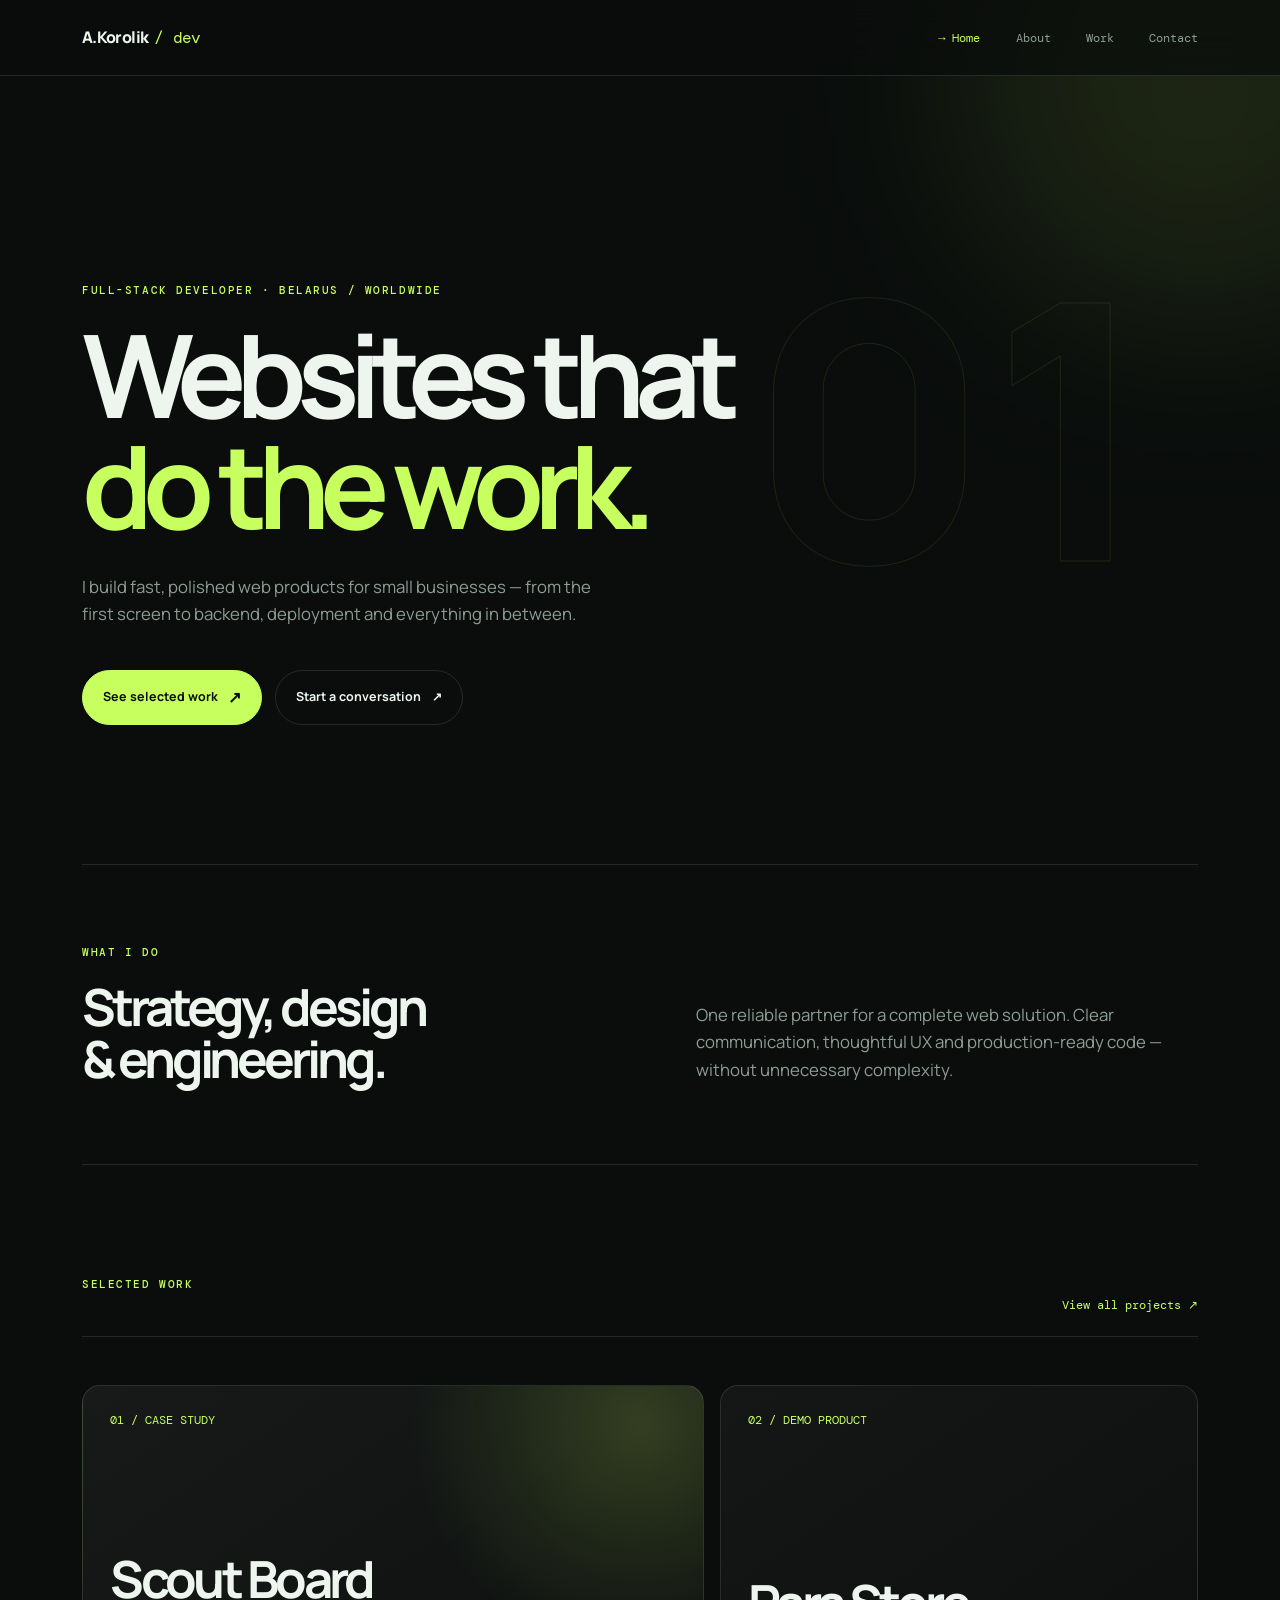
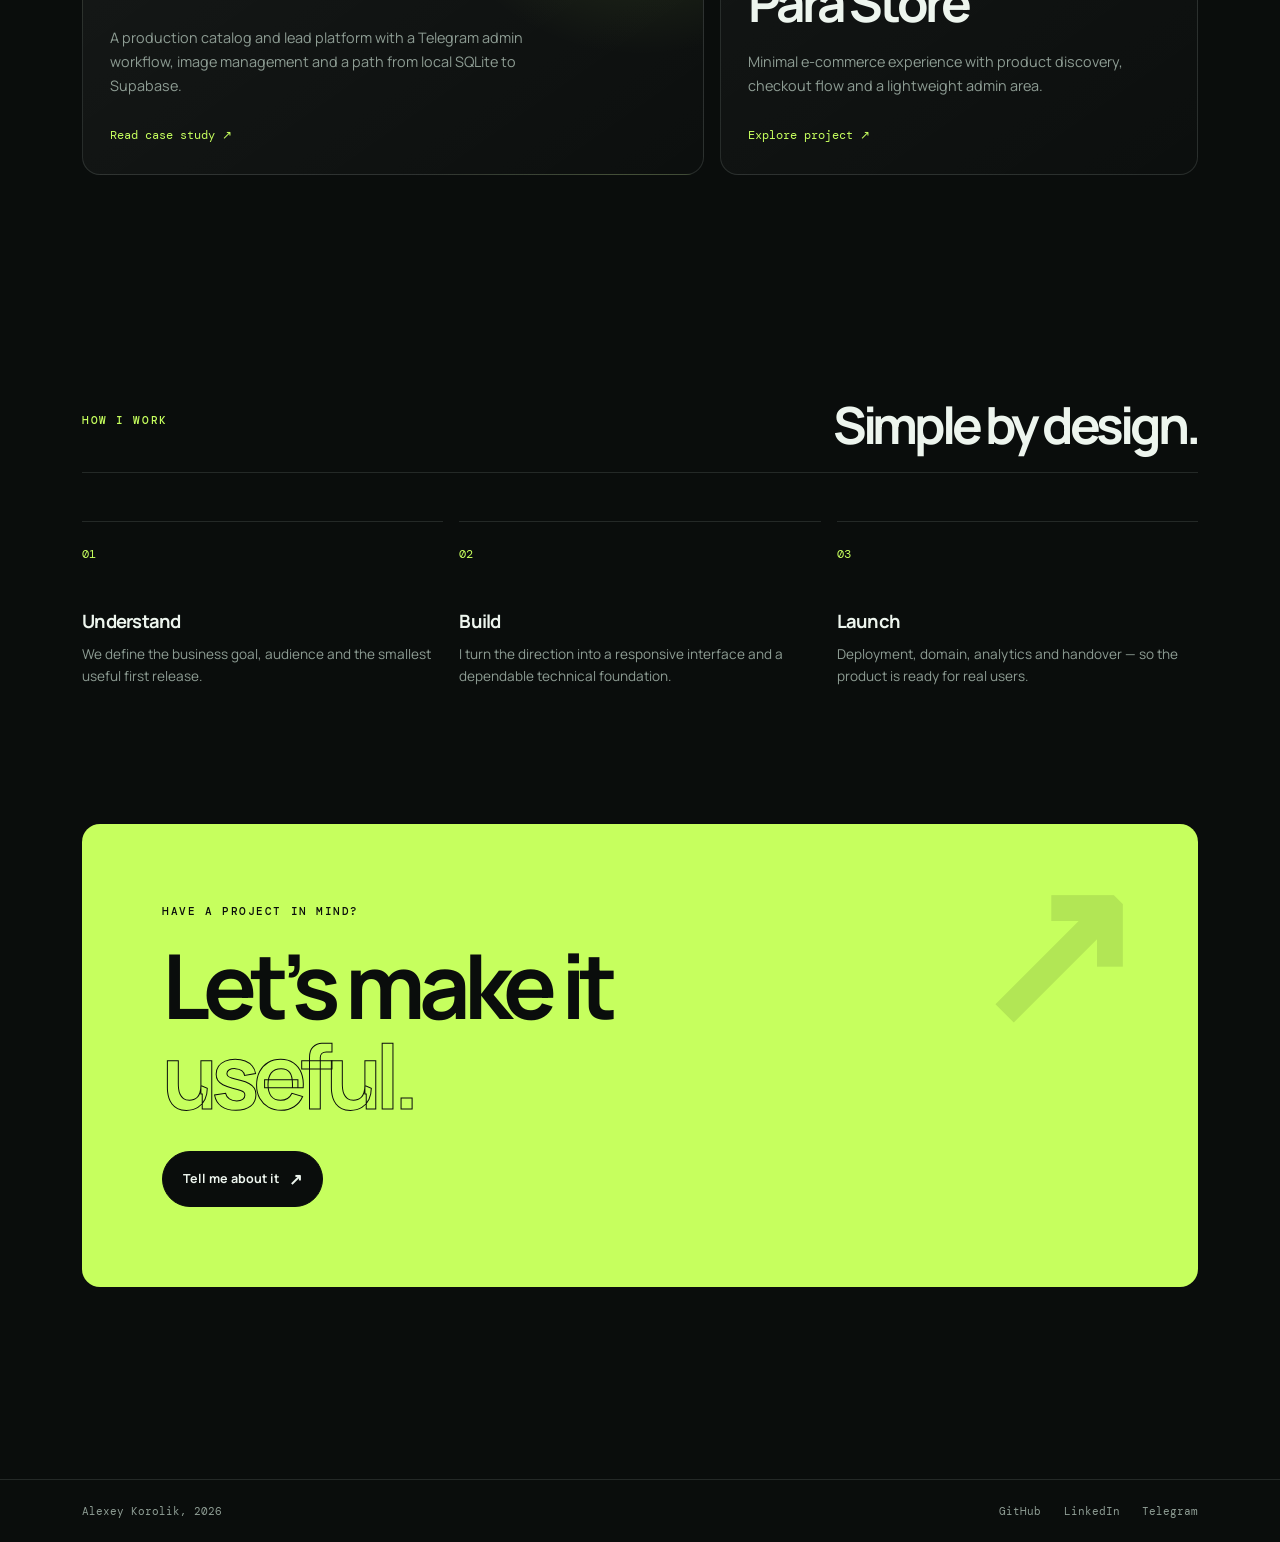
==== index.html @ 2bb0a818 "Create production portfolio site" ====
<!DOCTYPE html>
<html lang="ru">
<head>
  <meta charset="UTF-8"><meta name="viewport" content="width=device-width, initial-scale=1.0">
  <meta name="description" content="Alexey Korolik — full-stack web developer. Сайты и веб-продукты под ключ для малого и среднего бизнеса.">
  <title>Alexey Korolik — Full-stack web developer</title><link rel="stylesheet" href="styles.css"><link rel="stylesheet" href="home.css"><link rel="stylesheet" href="accessibility.css">
</head>
<body><div class="page">
  <nav><div class="container"><a href="index.html" class="nav-logo">A.Korolik <span>/ dev</span></a><div class="nav-links"><a href="index.html" class="active">Home</a><a href="about.html">About</a><a href="projects.html">Work</a><a href="contact.html">Contact</a></div></div></nav>
  <main>
    <div class="container">
      <section class="hero"><span class="label">Full-stack developer · Belarus / Worldwide</span><h1>Websites that<br><span class="accent">do the work.</span></h1><p>I build fast, polished web products for small businesses — from the first screen to backend, deployment and everything in between.</p><div class="btn-row"><a href="projects.html" class="btn btn-accent btn-arrow">See selected work</a><a href="contact.html" class="btn">Start a conversation <span>↗</span></a></div></section>

      <section class="intro-strip"><div><span class="label">What I do</span><h2>Strategy, design<br>&amp; engineering.</h2></div><p>One reliable partner for a complete web solution. Clear communication, thoughtful UX and production-ready code — without unnecessary complexity.</p></section>

      <section class="home-section"><div class="section-header"><span class="label">Selected work</span><a href="projects.html" class="text-link">View all projects ↗</a></div><div class="featured-grid">
        <a class="featured-card featured-main" href="case-study.html"><span class="project-num">01 / CASE STUDY</span><div><h3>Scout Board</h3><p>A production catalog and lead platform with a Telegram admin workflow, image management and a path from local SQLite to Supabase.</p><span class="card-arrow">Read case study ↗</span></div></a>
        <a class="featured-card" href="projects.html"><span class="project-num">02 / DEMO PRODUCT</span><div><h3>Para Store</h3><p>Minimal e-commerce experience with product discovery, checkout flow and a lightweight admin area.</p><span class="card-arrow">Explore project ↗</span></div></a>
      </div></section>

      <section class="home-section process"><div class="section-header"><span class="label">How I work</span><h2>Simple by design.</h2></div><div class="process-grid"><div><b>01</b><h3>Understand</h3><p>We define the business goal, audience and the smallest useful first release.</p></div><div><b>02</b><h3>Build</h3><p>I turn the direction into a responsive interface and a dependable technical foundation.</p></div><div><b>03</b><h3>Launch</h3><p>Deployment, domain, analytics and handover — so the product is ready for real users.</p></div></div></section>

      <section class="cta-panel"><span class="label">Have a project in mind?</span><h2>Let’s make it<br><span class="accent">useful.</span></h2><a href="contact.html" class="btn btn-accent btn-arrow">Tell me about it</a></section>
    </div>
  </main>
  <footer><div class="container"><p>Alexey Korolik, 2026</p><div class="footer-links"><a href="https://github.com/" target="_blank" rel="noreferrer">GitHub</a><a href="https://linkedin.com/" target="_blank" rel="noreferrer">LinkedIn</a><a href="https://t.me/" target="_blank" rel="noreferrer">Telegram</a></div></div></footer>
</div></body></html>
---- styles.css ----
@import url('https://fonts.googleapis.com/css2?family=DM+Mono:wght@400;500&family=Manrope:wght@400;500;600;700;800&display=swap');
:root{--ink:#0a0d0c;--panel:#111715;--line:rgba(227,241,232,.12);--muted:#8e9d94;--text:#edf5ee;--lime:#c6ff5e;--sans:'Manrope',sans-serif;--mono:'DM Mono',monospace;--max:1180px}*{box-sizing:border-box;margin:0;padding:0}html{scroll-behavior:smooth}body{background:var(--ink);color:var(--text);font-family:var(--sans);line-height:1.65;-webkit-font-smoothing:antialiased}body:before{content:'';position:fixed;inset:0;pointer-events:none;opacity:.32;background-image:linear-gradient(rgba(255,255,255,.018) 1px,transparent 1px),linear-gradient(90deg,rgba(255,255,255,.018) 1px,transparent 1px);background-size:72px 72px;mask-image:linear-gradient(to bottom,#000,transparent 80%);z-index:-2}body:after{content:'';position:fixed;width:480px;height:480px;right:-160px;top:-160px;border-radius:50%;background:rgba(198,255,94,.1);filter:blur(100px);pointer-events:none;z-index:-1}a{color:inherit;text-decoration:none}p{color:var(--muted);max-width:620px}.page{min-height:100vh;display:flex;flex-direction:column}.container{max-width:var(--max);width:100%;margin:auto;padding:0 2rem}main{flex:1;padding:9rem 0 7rem;animation:rise .7s ease both}nav{position:fixed;inset:0 0 auto;height:76px;z-index:10;background:rgba(10,13,12,.72);backdrop-filter:blur(18px);border-bottom:1px solid var(--line)}nav .container{height:100%;display:flex;align-items:center;justify-content:space-between}.nav-logo{font-size:1rem;font-weight:800;letter-spacing:-.04em}.nav-logo span{font-family:var(--mono);color:var(--lime);font-weight:400;margin-left:.2rem}.nav-links{display:flex;gap:2.2rem}.nav-links a{font:400 .78rem var(--mono);color:var(--muted);transition:color .25s}.nav-links a:hover,.nav-links a.active{color:var(--lime)}.nav-links a.active:before{content:'→ ';color:var(--lime)}.label{display:block;color:var(--lime);font:500 .7rem var(--mono);letter-spacing:.14em;text-transform:uppercase;margin-bottom:1.4rem}.hero{min-height:calc(100vh - 180px);display:flex;flex-direction:column;justify-content:center;position:relative}.hero:before{content:'01';position:absolute;right:4%;top:14%;font:800 clamp(12rem,28vw,25rem)/1 var(--sans);color:transparent;-webkit-text-stroke:1px rgba(198,255,94,.1);z-index:-1}.hero h1{max-width:850px;font-size:clamp(3.6rem,9vw,8.8rem);line-height:.96;letter-spacing:-.085em;font-weight:700;margin-bottom:2rem}.hero h1 .accent{color:var(--lime)}.hero p{font-size:1.05rem;max-width:530px;margin-bottom:2.6rem}.hero .label{animation:fade .6s .1s both}.hero h1{animation:rise .7s .15s both}.hero p,.hero .btn-row{animation:rise .7s .25s both}.btn-row{display:flex;gap:.8rem;flex-wrap:wrap}.btn{display:inline-flex;align-items:center;gap:.65rem;padding:.85rem 1.25rem;border:1px solid var(--line);border-radius:999px;font-size:.78rem;font-weight:700;transition:transform .25s,background .25s,border-color .25s,color .25s}.btn:hover{transform:translateY(-3px);border-color:var(--lime);background:var(--lime);color:var(--ink)}.btn-accent{background:var(--lime);border-color:var(--lime);color:var(--ink)}.btn-arrow:after{content:'↗';font-size:1rem}.section-header{display:flex;align-items:end;justify-content:space-between;gap:2rem;padding-bottom:1.4rem;margin-bottom:3rem;border-bottom:1px solid var(--line)}h2{font-size:clamp(2.5rem,6vw,5.4rem);line-height:1;letter-spacing:-.08em}h3{font-size:1.15rem;line-height:1.25;letter-spacing:-.04em}.projects-grid{display:grid;grid-template-columns:repeat(2,1fr);gap:1rem}.project-card{min-height:330px;padding:1.7rem;display:flex;flex-direction:column;background:linear-gradient(145deg,rgba(255,255,255,.045),rgba(255,255,255,.01));border:1px solid var(--line);border-radius:18px;transition:transform .35s,border-color .35s,background .35s;animation:rise .65s both}.project-card:nth-child(2){animation-delay:.08s}.project-card:nth-child(3){animation-delay:.16s}.project-card:nth-child(4){animation-delay:.24s}.project-card:hover{transform:translateY(-8px);border-color:rgba(198,255,94,.55);background:linear-gradient(145deg,rgba(198,255,94,.09),rgba(255,255,255,.02))}.project-num{color:var(--lime);font:400 .72rem var(--mono);margin-bottom:auto}.project-card h3{font-size:1.55rem;margin:2.4rem 0 .7rem}.project-card p{font-size:.88rem;margin-bottom:1.5rem}.project-tags{display:flex;gap:.5rem;flex-wrap:wrap;margin-bottom:1.35rem}.project-tags span,.skill-tag{padding:.35rem .6rem;border:1px solid var(--line);border-radius:999px;color:var(--muted);font:400 .68rem var(--mono)}.project-links{display:flex;gap:1.25rem}.project-links a{font-size:.78rem;color:var(--lime)}.project-links a:after{content:' ↗'}.about-grid,.contact-grid{display:grid;grid-template-columns:1fr 1fr;gap:7rem;margin-bottom:7rem}.about-text p,.contact-info p{font-size:1rem;margin-bottom:1.3rem}.skills-group{margin-bottom:2rem}.skills-group h3{margin-bottom:.8rem}.skill-tags{display:flex;flex-wrap:wrap;gap:.45rem}.skill-tag{color:var(--text)}.experience-list{border-top:1px solid var(--line)}.experience-item{display:grid;grid-template-columns:1fr 1.5fr;gap:2rem;padding:1.6rem 0;border-bottom:1px solid var(--line)}.experience-item .meta{font:400 .75rem var(--mono);color:var(--lime);grid-row:span 2}.experience-item p{font-size:.9rem}.contact-methods{display:flex;flex-direction:column;gap:1.5rem;margin-top:2.5rem}.contact-method .cm-label,.form-group label{display:block;color:var(--muted);font:400 .68rem var(--mono);text-transform:uppercase;letter-spacing:.1em;margin-bottom:.25rem}.contact-method a{font-size:1.05rem}.contact-method a:hover{color:var(--lime)}.contact-form{display:flex;flex-direction:column;gap:1.5rem;padding:2rem;background:var(--panel);border:1px solid var(--line);border-radius:18px}.form-group input,.form-group textarea{width:100%;padding:.6rem 0;color:var(--text);font:400 .95rem var(--sans);background:none;border:0;border-bottom:1px solid var(--line);outline:0;resize:vertical;transition:border-color .25s}.form-group input:focus,.form-group textarea:focus{border-color:var(--lime)}.form-group textarea{min-height:100px}footer{padding:1.5rem 0;border-top:1px solid var(--line)}footer .container{display:flex;justify-content:space-between;align-items:center}footer p,footer a{font:400 .7rem var(--mono);color:var(--muted)}.footer-links{display:flex;gap:1.4rem}.footer-links a:hover{color:var(--lime)}@keyframes rise{from{opacity:0;transform:translateY(18px)}to{opacity:1;transform:none}}@keyframes fade{from{opacity:0}to{opacity:1}}@media(max-width:760px){.container{padding:0 1.25rem}.nav-links{gap:.8rem}.nav-links a{font-size:.65rem}.nav-links a.active:before{display:none}.hero{min-height:calc(100vh - 150px)}.hero h1{font-size:clamp(3.4rem,17vw,6rem)}.projects-grid,.about-grid,.contact-grid{grid-template-columns:1fr;gap:2rem}.about-grid,.contact-grid{margin-bottom:4rem}.experience-item{grid-template-columns:1fr;gap:.35rem}.experience-item .meta{grid-row:auto;order:-1}.section-header{margin-bottom:2rem}footer .container{flex-direction:column;gap:1rem}.hero:before{right:-8%;top:22%}}
---- home.css ----
.intro-strip{display:grid;grid-template-columns:1fr 1fr;gap:7rem;padding:5rem 0;border-top:1px solid var(--line);border-bottom:1px solid var(--line)}.intro-strip h2{font-size:clamp(2.2rem,4vw,4rem)}.intro-strip>p{align-self:end;font-size:1.05rem}.home-section{padding:7rem 0}.text-link{font:400 .72rem var(--mono);color:var(--lime)}.featured-grid{display:grid;grid-template-columns:1.3fr 1fr;gap:1rem}.featured-card{min-height:390px;padding:1.7rem;display:flex;flex-direction:column;justify-content:space-between;border:1px solid var(--line);border-radius:18px;background:linear-gradient(145deg,rgba(255,255,255,.045),rgba(255,255,255,.01));transition:transform .35s,border-color .35s,background .35s}.featured-card:hover{transform:translateY(-8px);border-color:rgba(198,255,94,.55);background:linear-gradient(145deg,rgba(198,255,94,.1),rgba(255,255,255,.02))}.featured-main{background:radial-gradient(circle at 90% 10%,rgba(198,255,94,.18),transparent 35%),linear-gradient(145deg,rgba(255,255,255,.055),rgba(255,255,255,.01))}.featured-card h3{font-size:clamp(2rem,4vw,4rem);letter-spacing:-.07em;margin-bottom:1rem}.featured-card p{font-size:.9rem;max-width:470px;margin-bottom:1.4rem}.card-arrow{font:400 .72rem var(--mono);color:var(--lime)}.process .section-header h2{font-size:clamp(2.2rem,4vw,4rem)}.process-grid{display:grid;grid-template-columns:repeat(3,1fr);gap:1rem}.process-grid>div{padding:1.5rem 0;border-top:1px solid var(--line)}.process-grid b{display:block;color:var(--lime);font:400 .75rem var(--mono);margin-bottom:3rem}.process-grid h3{margin-bottom:.6rem}.process-grid p{font-size:.85rem}.cta-panel{position:relative;overflow:hidden;padding:5rem;border-radius:18px;background:var(--lime);color:var(--ink);margin:0 0 5rem}.cta-panel:after{content:'↗';position:absolute;right:5%;top:4%;font:800 13rem/1 var(--sans);color:rgba(10,13,12,.1)}.cta-panel .label{color:var(--ink)}.cta-panel h2{font-size:clamp(3rem,7vw,7rem);margin-bottom:2rem}.cta-panel .accent{color:transparent;-webkit-text-stroke:1px var(--ink)}.cta-panel .btn{position:relative;z-index:1;border-color:var(--ink);background:var(--ink);color:var(--text)}.cta-panel .btn:hover{background:transparent;color:var(--ink)}@media(max-width:760px){.intro-strip,.featured-grid{grid-template-columns:1fr;gap:2rem}.home-section{padding:4rem 0}.process-grid{grid-template-columns:1fr;gap:2rem}.process-grid b{margin-bottom:1.5rem}.cta-panel{padding:2.5rem 1.5rem}.cta-panel:after{font-size:8rem}}
---- accessibility.css ----
:focus-visible{outline:2px solid var(--lime);outline-offset:4px}.btn:focus-visible,.nav-links a:focus-visible,.project-links a:focus-visible,.footer-links a:focus-visible{outline-offset:5px}::selection{background:var(--lime);color:var(--ink)}@media(prefers-reduced-motion:reduce){html{scroll-behavior:auto}*,*::before,*::after{animation-duration:.01ms!important;animation-iteration-count:1!important;transition-duration:.01ms!important;scroll-behavior:auto!important}}
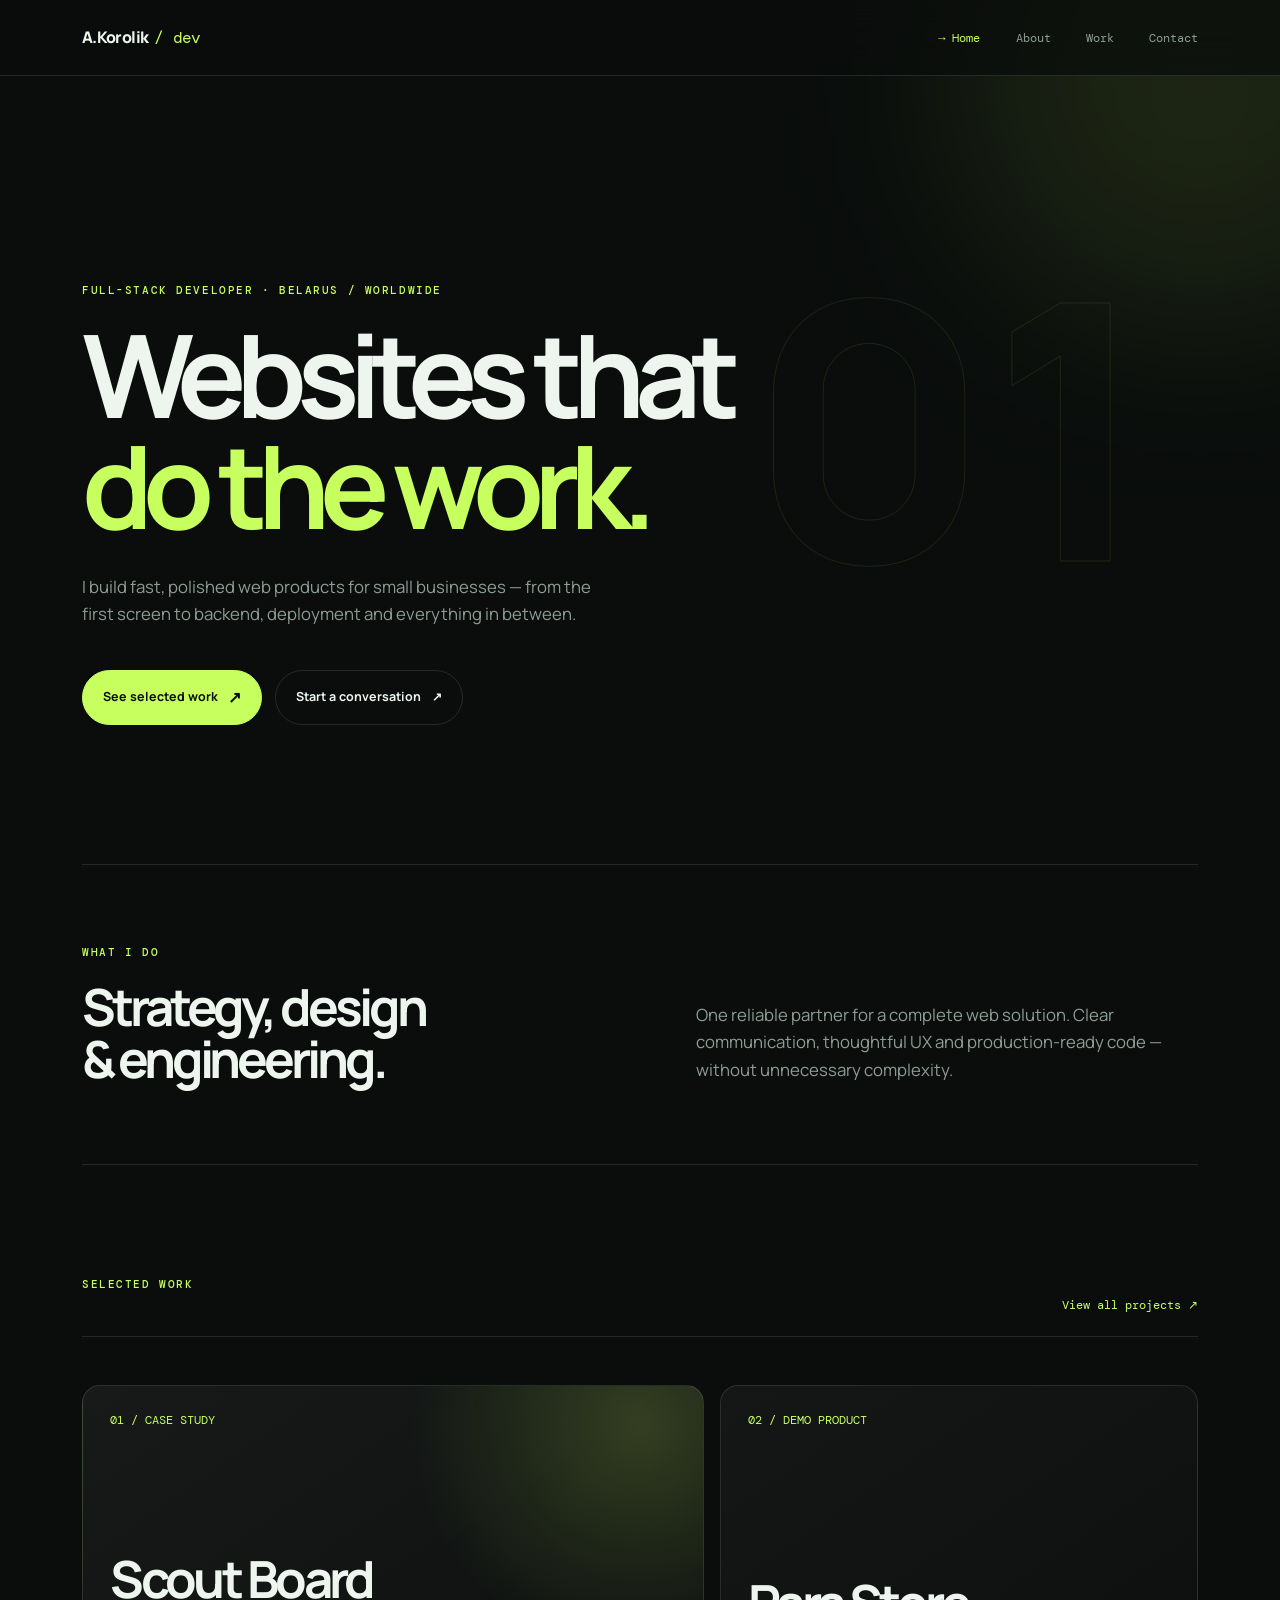
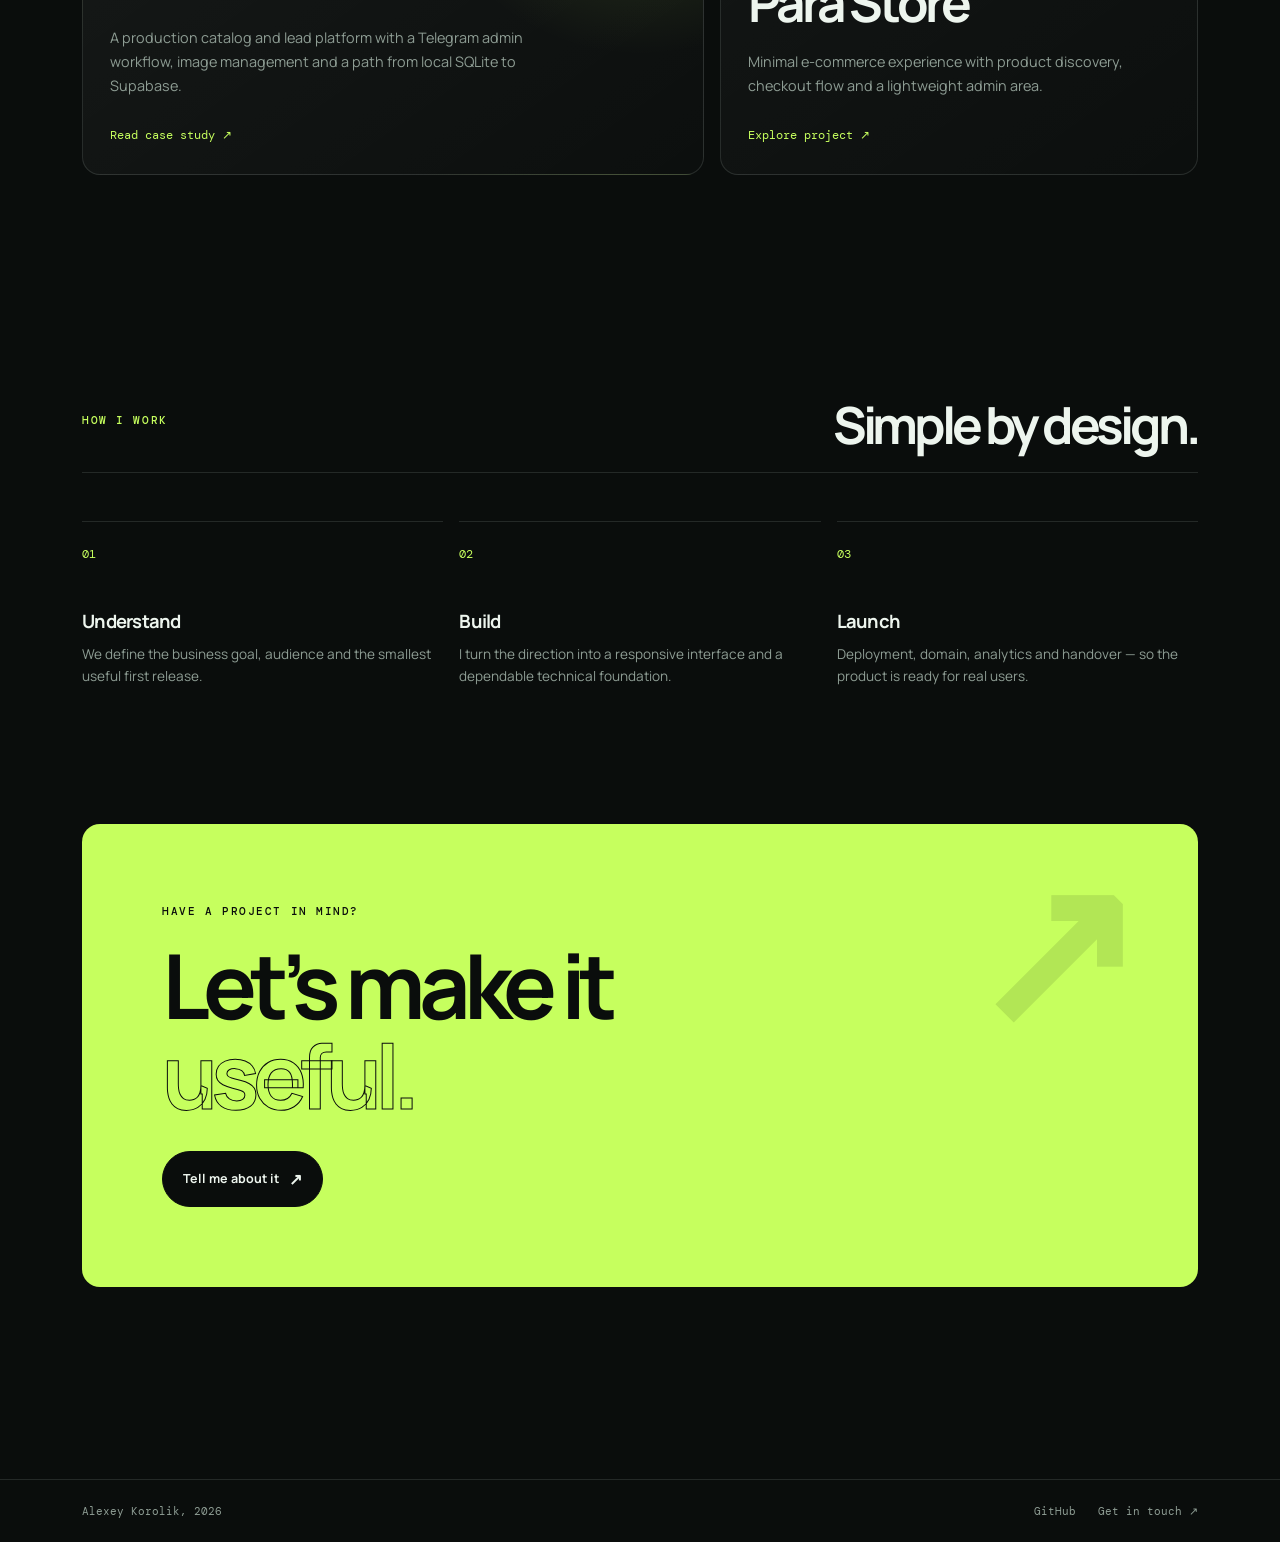
==== commit 4d805c1c: "Polish real project links and contact paths" ====
--- a/index.html
+++ b/index.html
@@ -23,5 +23,5 @@
       <section class="cta-panel"><span class="label">Have a project in mind?</span><h2>Let’s make it<br><span class="accent">useful.</span></h2><a href="contact.html" class="btn btn-accent btn-arrow">Tell me about it</a></section>
     </div>
   </main>
-  <footer><div class="container"><p>Alexey Korolik, 2026</p><div class="footer-links"><a href="https://github.com/" target="_blank" rel="noreferrer">GitHub</a><a href="https://linkedin.com/" target="_blank" rel="noreferrer">LinkedIn</a><a href="https://t.me/" target="_blank" rel="noreferrer">Telegram</a></div></div></footer>
+  <footer><div class="container"><p>Alexey Korolik, 2026</p><div class="footer-links"><a href="https://github.com/alexeykorolik" target="_blank" rel="noreferrer">GitHub</a><a href="contact.html">Get in touch ↗</a></div></div></footer>
 </div></body></html>
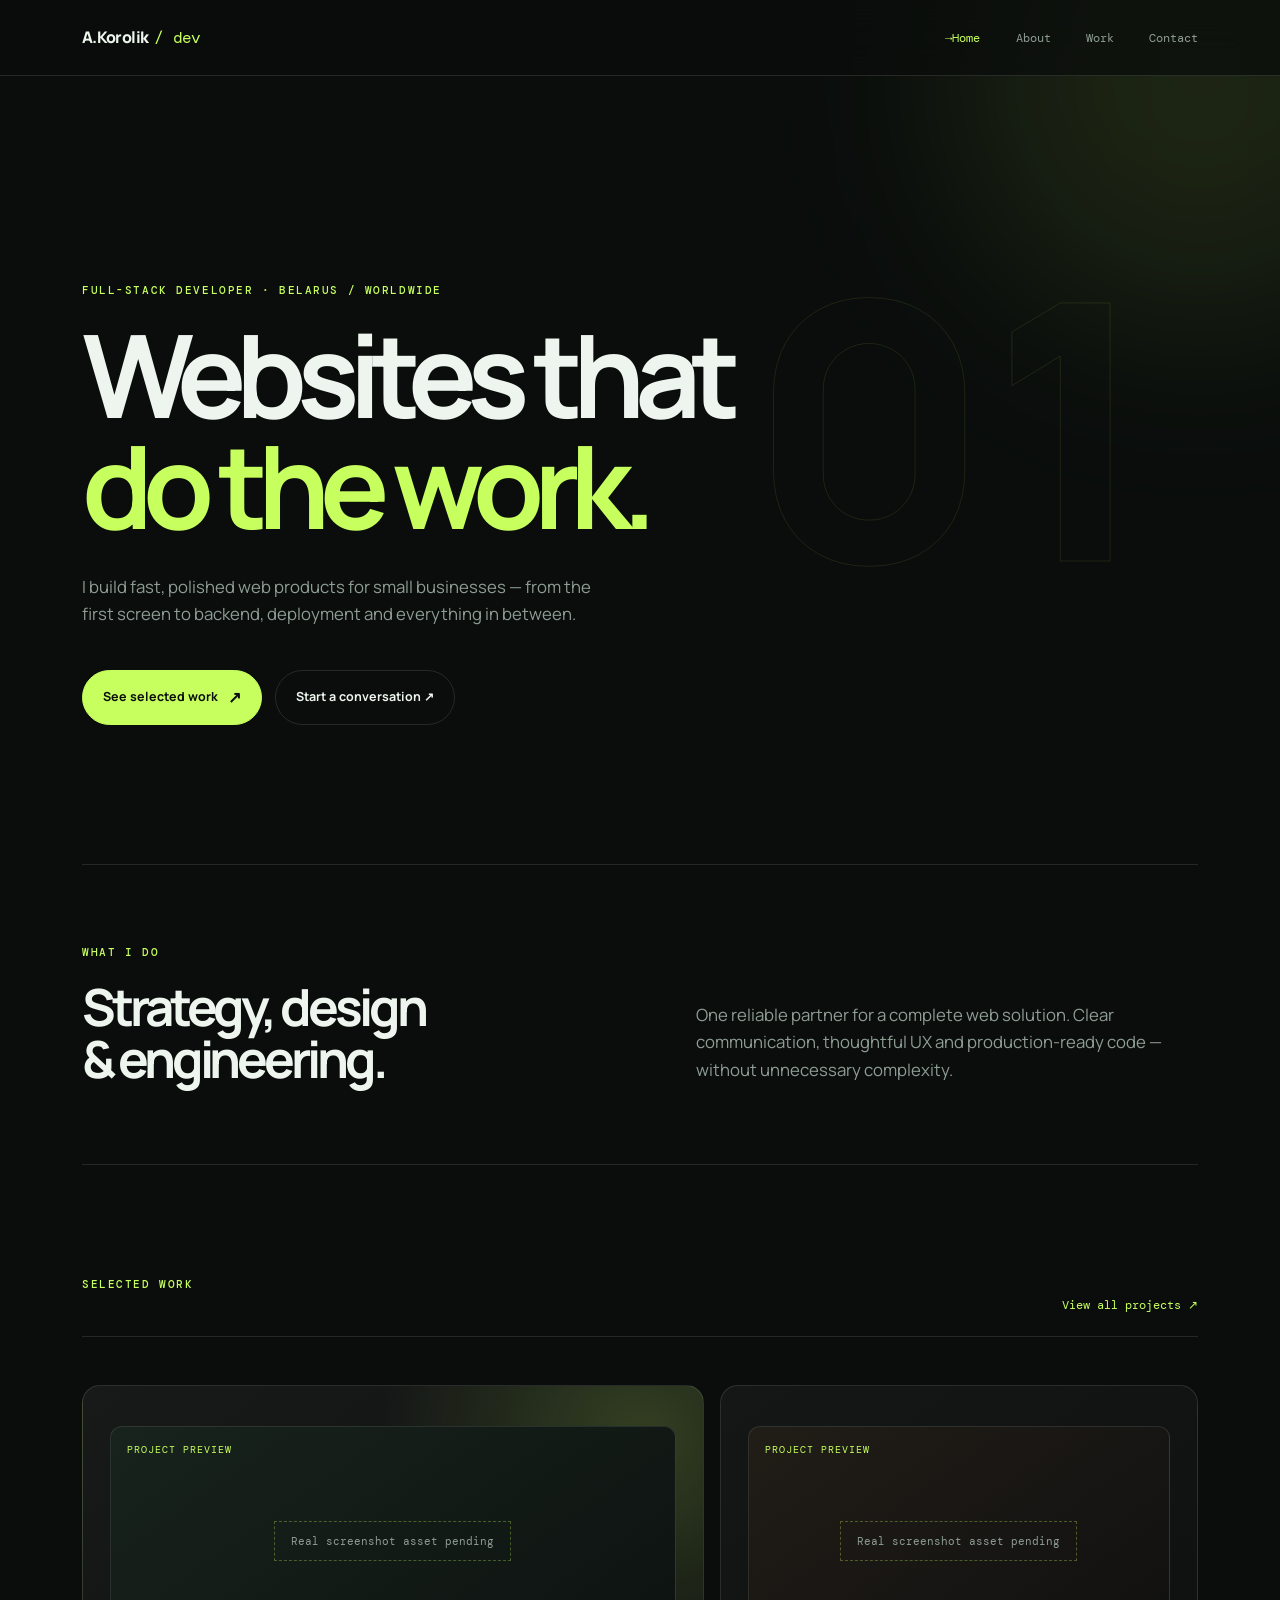
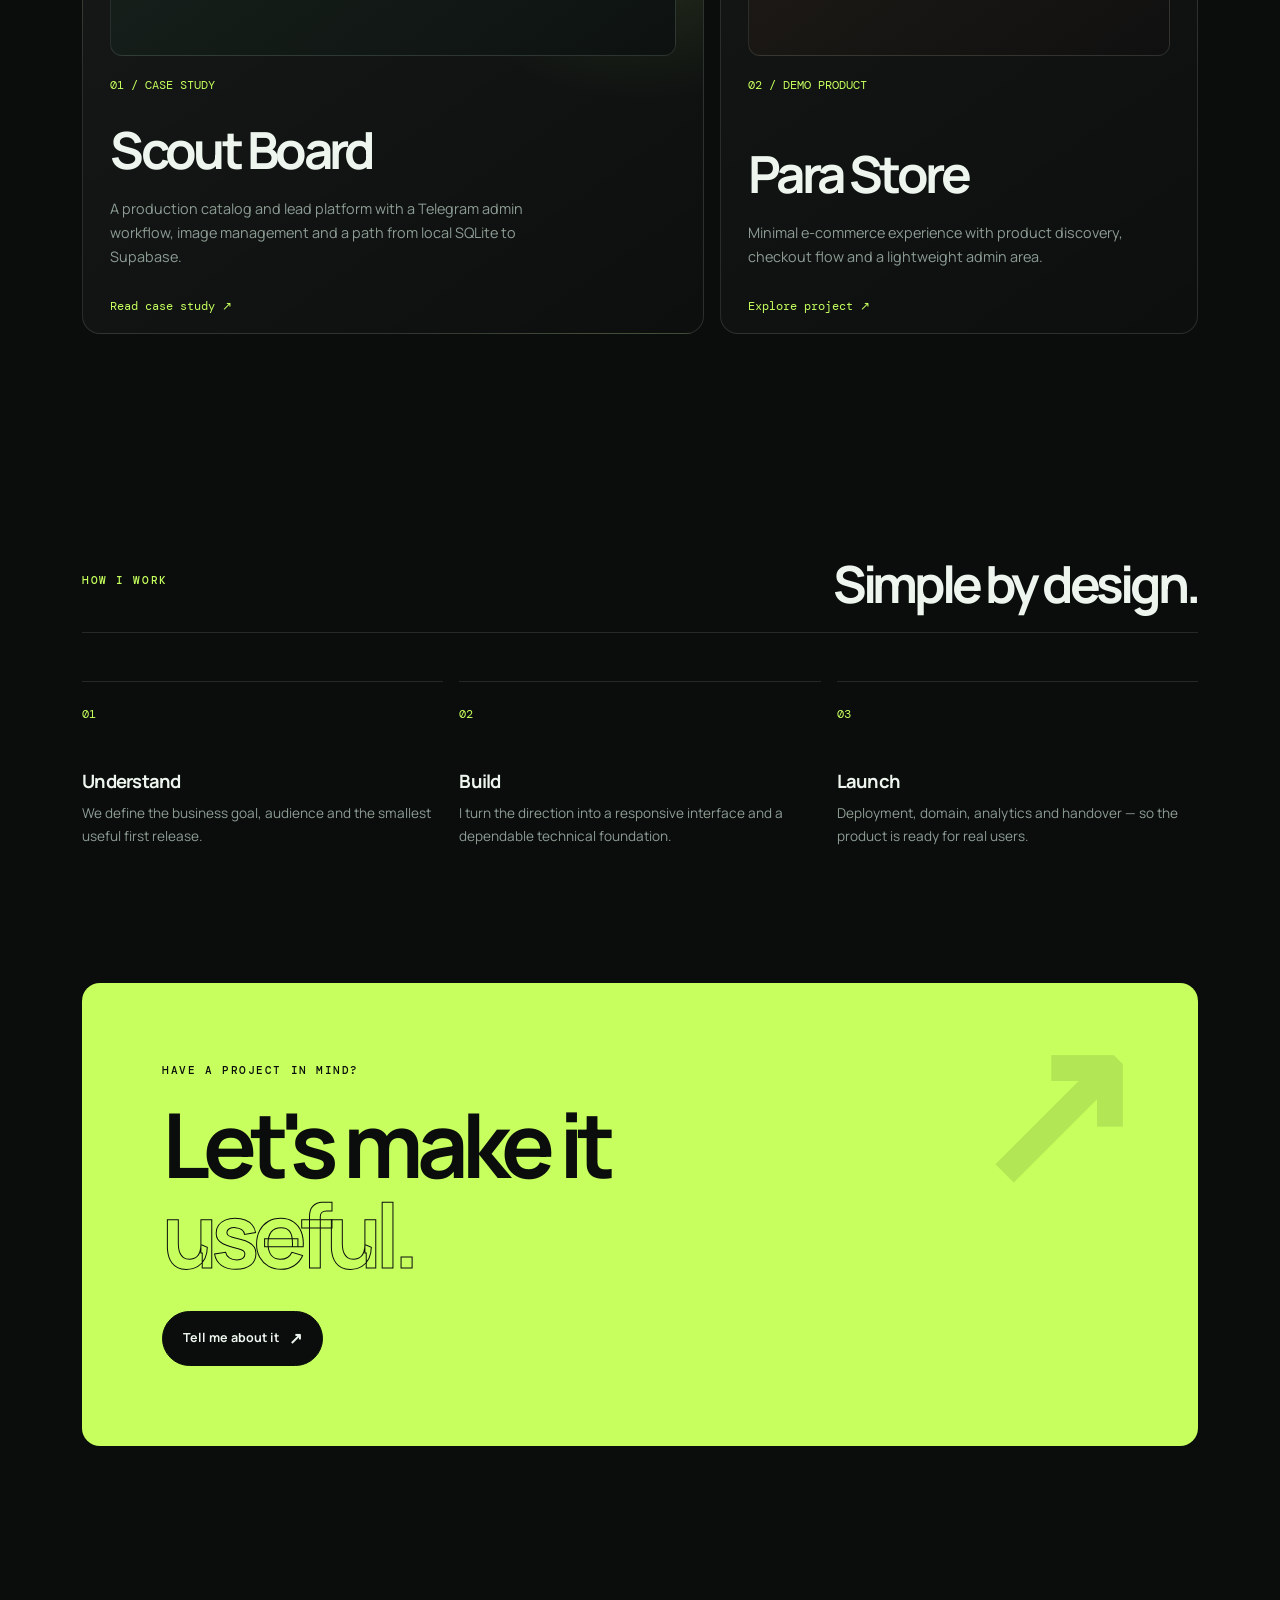
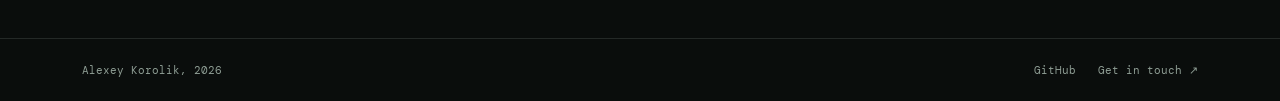
==== commit c5d6c35e: "Show real work with visual project preview slots" ====
--- a/index.html
+++ b/index.html
@@ -1,27 +1,2 @@
 <!DOCTYPE html>
-<html lang="ru">
-<head>
-  <meta charset="UTF-8"><meta name="viewport" content="width=device-width, initial-scale=1.0">
-  <meta name="description" content="Alexey Korolik — full-stack web developer. Сайты и веб-продукты под ключ для малого и среднего бизнеса.">
-  <title>Alexey Korolik — Full-stack web developer</title><link rel="stylesheet" href="styles.css"><link rel="stylesheet" href="home.css"><link rel="stylesheet" href="accessibility.css">
-</head>
-<body><div class="page">
-  <nav><div class="container"><a href="index.html" class="nav-logo">A.Korolik <span>/ dev</span></a><div class="nav-links"><a href="index.html" class="active">Home</a><a href="about.html">About</a><a href="projects.html">Work</a><a href="contact.html">Contact</a></div></div></nav>
-  <main>
-    <div class="container">
-      <section class="hero"><span class="label">Full-stack developer · Belarus / Worldwide</span><h1>Websites that<br><span class="accent">do the work.</span></h1><p>I build fast, polished web products for small businesses — from the first screen to backend, deployment and everything in between.</p><div class="btn-row"><a href="projects.html" class="btn btn-accent btn-arrow">See selected work</a><a href="contact.html" class="btn">Start a conversation <span>↗</span></a></div></section>
-
-      <section class="intro-strip"><div><span class="label">What I do</span><h2>Strategy, design<br>&amp; engineering.</h2></div><p>One reliable partner for a complete web solution. Clear communication, thoughtful UX and production-ready code — without unnecessary complexity.</p></section>
-
-      <section class="home-section"><div class="section-header"><span class="label">Selected work</span><a href="projects.html" class="text-link">View all projects ↗</a></div><div class="featured-grid">
-        <a class="featured-card featured-main" href="case-study.html"><span class="project-num">01 / CASE STUDY</span><div><h3>Scout Board</h3><p>A production catalog and lead platform with a Telegram admin workflow, image management and a path from local SQLite to Supabase.</p><span class="card-arrow">Read case study ↗</span></div></a>
-        <a class="featured-card" href="projects.html"><span class="project-num">02 / DEMO PRODUCT</span><div><h3>Para Store</h3><p>Minimal e-commerce experience with product discovery, checkout flow and a lightweight admin area.</p><span class="card-arrow">Explore project ↗</span></div></a>
-      </div></section>
-
-      <section class="home-section process"><div class="section-header"><span class="label">How I work</span><h2>Simple by design.</h2></div><div class="process-grid"><div><b>01</b><h3>Understand</h3><p>We define the business goal, audience and the smallest useful first release.</p></div><div><b>02</b><h3>Build</h3><p>I turn the direction into a responsive interface and a dependable technical foundation.</p></div><div><b>03</b><h3>Launch</h3><p>Deployment, domain, analytics and handover — so the product is ready for real users.</p></div></div></section>
-
-      <section class="cta-panel"><span class="label">Have a project in mind?</span><h2>Let’s make it<br><span class="accent">useful.</span></h2><a href="contact.html" class="btn btn-accent btn-arrow">Tell me about it</a></section>
-    </div>
-  </main>
-  <footer><div class="container"><p>Alexey Korolik, 2026</p><div class="footer-links"><a href="https://github.com/alexeykorolik" target="_blank" rel="noreferrer">GitHub</a><a href="contact.html">Get in touch ↗</a></div></div></footer>
-</div></body></html>
+<html lang="en"><head><meta charset="UTF-8"><meta name="viewport" content="width=device-width, initial-scale=1.0"><meta name="description" content="Alexey Korolik - full-stack web developer. Websites and web products built end to end for small and medium businesses."><title>Alexey Korolik - Full-stack web developer</title><link rel="stylesheet" href="styles.css"><link rel="stylesheet" href="home.css"><link rel="stylesheet" href="polish.css"><link rel="stylesheet" href="accessibility.css"></head><body><div class="page"><nav><div class="container"><a href="index.html" class="nav-logo">A.Korolik <span>/ dev</span></a><div class="nav-links"><a href="index.html" class="active">Home</a><a href="about.html">About</a><a href="projects.html">Work</a><a href="contact.html">Contact</a></div></div></nav><main><div class="container"><section class="hero"><span class="label">Full-stack developer &middot; Belarus / Worldwide</span><h1>Websites that<br><span class="accent">do the work.</span></h1><p>I build fast, polished web products for small businesses &mdash; from the first screen to backend, deployment and everything in between.</p><div class="btn-row"><a href="projects.html" class="btn btn-accent btn-arrow">See selected work</a><a href="contact.html" class="btn">Start a conversation &#8599;</a></div></section><section class="intro-strip"><div><span class="label">What I do</span><h2>Strategy, design<br>&amp; engineering.</h2></div><p>One reliable partner for a complete web solution. Clear communication, thoughtful UX and production-ready code &mdash; without unnecessary complexity.</p></section><section class="home-section"><div class="section-header"><span class="label">Selected work</span><a href="projects.html" class="text-link">View all projects &#8599;</a></div><div class="featured-grid"><a class="featured-card featured-main has-preview" href="case-study.html"><div class="project-visual project-visual--scout" aria-label="Scout Board screenshot placeholder"></div><span class="project-num">01 / CASE STUDY</span><div><h3>Scout Board</h3><p>A production catalog and lead platform with a Telegram admin workflow, image management and a path from local SQLite to Supabase.</p><span class="card-arrow">Read case study &#8599;</span></div></a><a class="featured-card has-preview" href="projects.html"><div class="project-visual project-visual--para" aria-label="Para Store screenshot placeholder"></div><span class="project-num">02 / DEMO PRODUCT</span><div><h3>Para Store</h3><p>Minimal e-commerce experience with product discovery, checkout flow and a lightweight admin area.</p><span class="card-arrow">Explore project &#8599;</span></div></a></div></section><section class="home-section process"><div class="section-header"><span class="label">How I work</span><h2>Simple by design.</h2></div><div class="process-grid"><div><b>01</b><h3>Understand</h3><p>We define the business goal, audience and the smallest useful first release.</p></div><div><b>02</b><h3>Build</h3><p>I turn the direction into a responsive interface and a dependable technical foundation.</p></div><div><b>03</b><h3>Launch</h3><p>Deployment, domain, analytics and handover &mdash; so the product is ready for real users.</p></div></div></section><section class="cta-panel"><span class="label">Have a project in mind?</span><h2>Let's make it<br><span class="accent">useful.</span></h2><a href="contact.html" class="btn btn-accent btn-arrow">Tell me about it</a></section></div></main><footer><div class="container"><p>Alexey Korolik, 2026</p><div class="footer-links"><a href="https://github.com/alexeykorolik" target="_blank" rel="noreferrer">GitHub</a><a href="contact.html">Get in touch &#8599;</a></div></div></footer></div></body></html>
--- a/polish.css
+++ b/polish.css
@@ -0,0 +1 @@
+.contact-value{color:var(--text);font-size:.95rem}.project-visual{position:relative;min-height:230px;margin:-.1rem -.1rem 1.4rem;border:1px solid var(--line);border-radius:12px;overflow:hidden;background:var(--panel);display:flex;align-items:center;justify-content:center}.project-visual:before{content:'PROJECT PREVIEW';position:absolute;top:1rem;left:1rem;color:var(--lime);font:400 .62rem var(--mono);letter-spacing:.1em}.project-visual:after{content:'Real screenshot asset pending';color:var(--muted);font:400 .7rem var(--mono);border:1px dashed rgba(198,255,94,.3);padding:.75rem 1rem}.project-visual--scout{background:linear-gradient(145deg,#18231d,#0d1210)}.project-visual--para{background:linear-gradient(145deg,#211d17,#101010)}.project-visual--chess{background:linear-gradient(145deg,#171d2a,#0e1015)}.project-card.has-preview{padding:1rem}.project-card.has-preview h3{margin:1rem .7rem .7rem}.project-card.has-preview p,.project-card.has-preview .project-tags,.project-card.has-preview .project-links{margin-left:.7rem;margin-right:.7rem}.featured-card.has-preview{padding:1rem}.featured-card.has-preview .project-num,.featured-card.has-preview>div{margin-left:.7rem;margin-right:.7rem}.featured-card.has-preview .project-num{margin-bottom:auto}.featured-card.has-preview>div{margin-top:1.5rem}.case-visual{min-height:420px;margin:3rem 0 0;border:1px solid var(--line);border-radius:18px;background:linear-gradient(145deg,#18231d,#0d1210);display:flex;align-items:center;justify-content:center;position:relative}.case-visual:before{content:'SCOUT BOARD / HERO INTERFACE';position:absolute;top:1.5rem;left:1.5rem;color:var(--lime);font:400 .68rem var(--mono);letter-spacing:.1em}.case-visual:after{content:'Add real desktop screenshot here';color:var(--muted);font:400 .8rem var(--mono);border:1px dashed rgba(198,255,94,.35);padding:1rem 1.25rem}.case-gallery{display:grid;grid-template-columns:1.35fr .65fr;gap:1rem;margin-top:1rem}.case-gallery .case-visual{min-height:260px;margin:0}.case-gallery .mobile-preview{min-height:360px}.case-note{margin-top:1rem;color:var(--muted);font:400 .7rem var(--mono)}.nav-links a.active:before{content:'\2192 '}.btn-arrow:after,.project-links a:after{content:'\2197'}.cta-panel:after{content:'\2197'}@media(max-width:760px){.project-visual{min-height:190px}.case-visual{min-height:300px}.case-gallery{grid-template-columns:1fr}.case-gallery .mobile-preview{min-height:300px}}
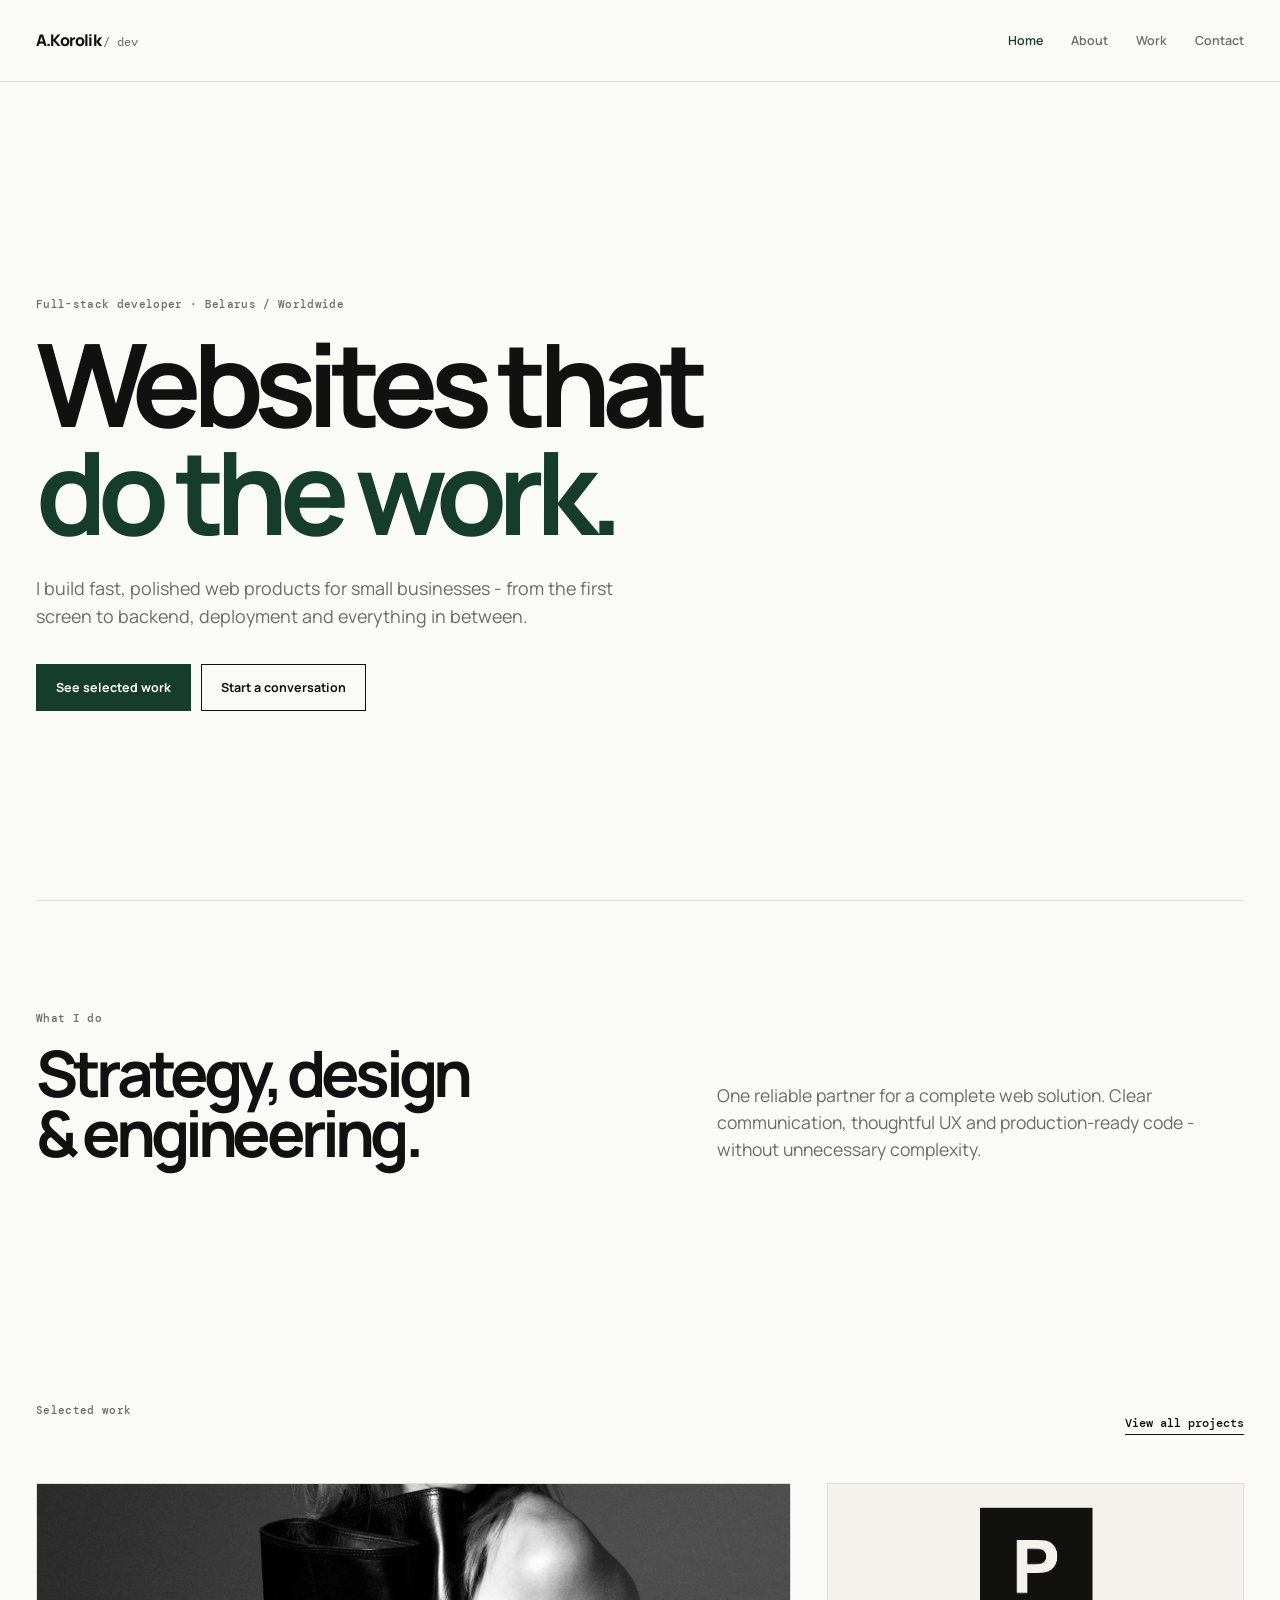
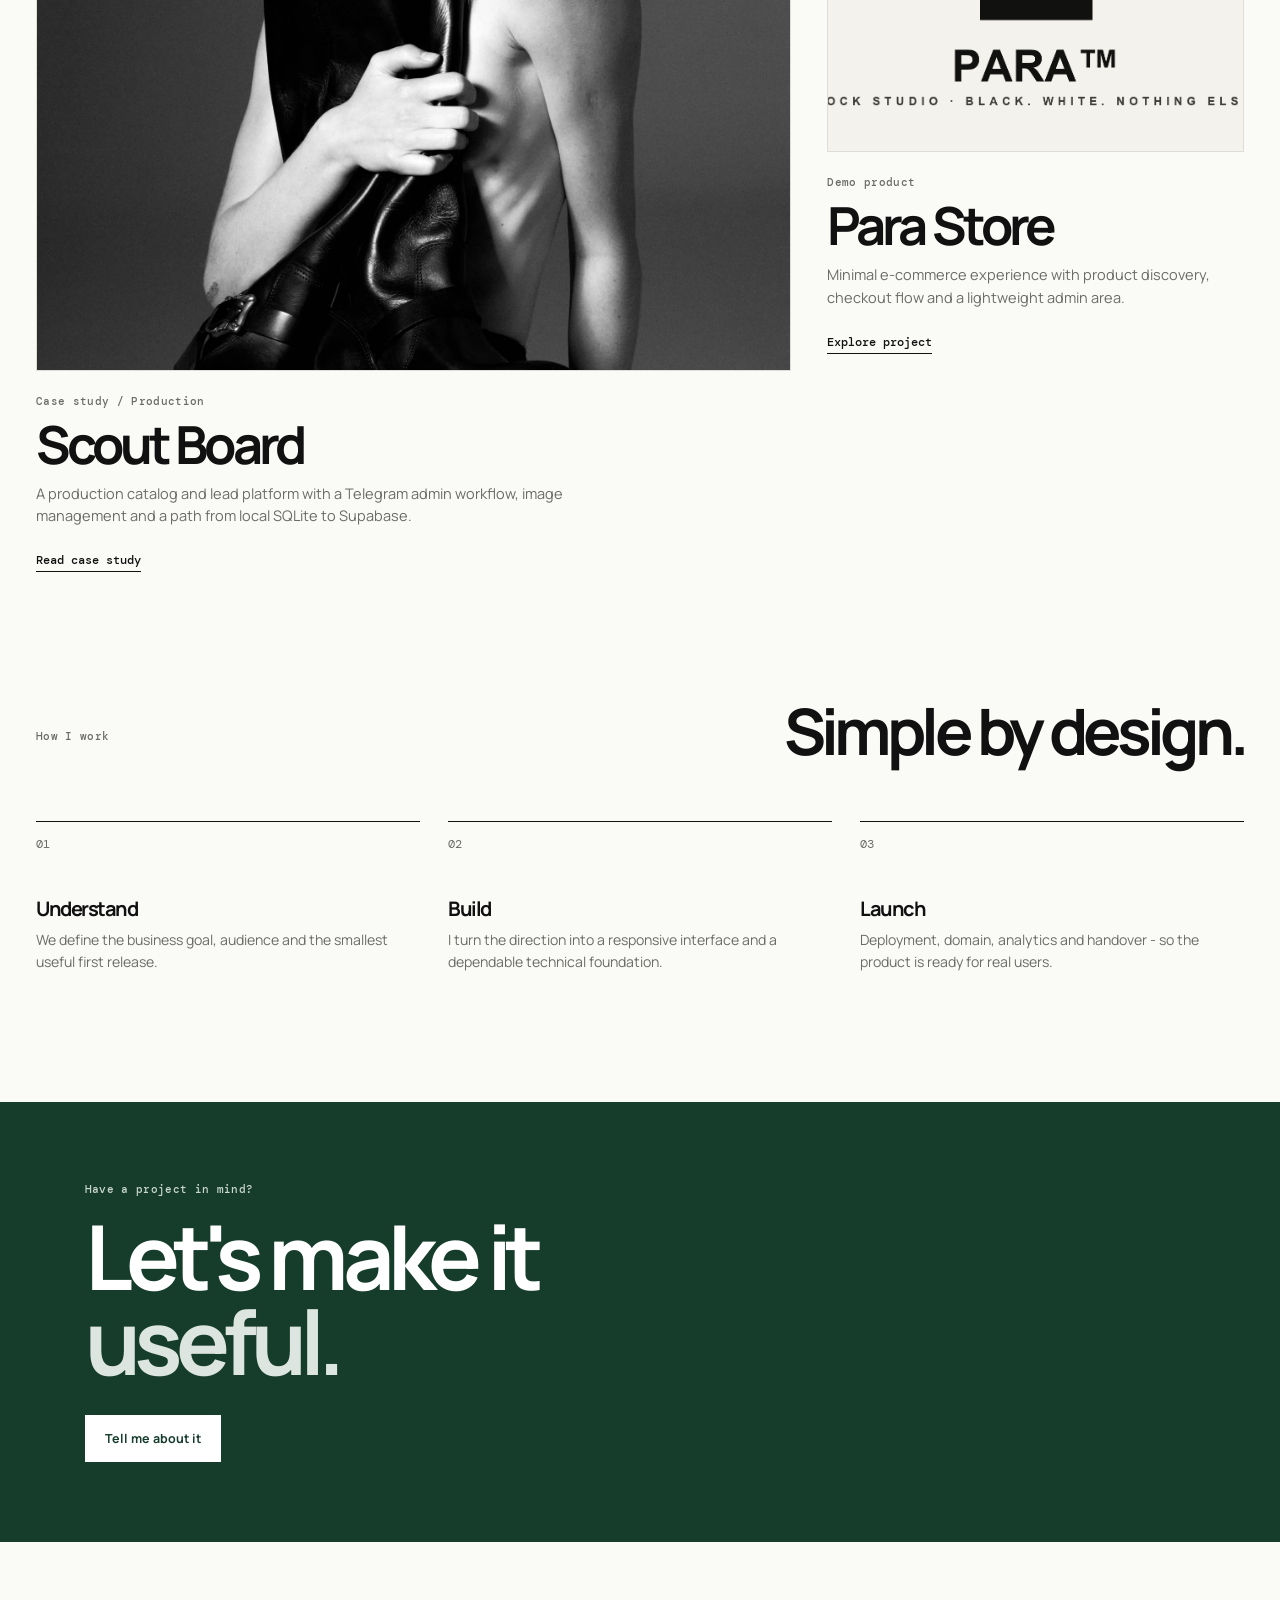
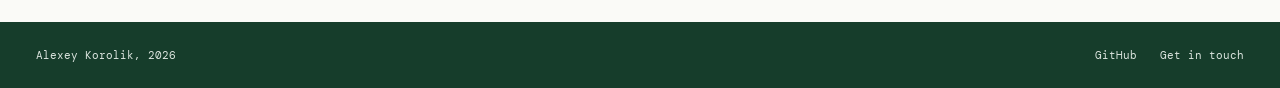
==== commit fd4e5120: "Add real project imagery to portfolio" ====
--- a/index.html
+++ b/index.html
@@ -1,2 +1 @@
-<!DOCTYPE html>
-<html lang="en"><head><meta charset="UTF-8"><meta name="viewport" content="width=device-width, initial-scale=1.0"><meta name="description" content="Alexey Korolik - full-stack web developer. Websites and web products built end to end for small and medium businesses."><title>Alexey Korolik - Full-stack web developer</title><link rel="stylesheet" href="styles.css"><link rel="stylesheet" href="home.css"><link rel="stylesheet" href="polish.css"><link rel="stylesheet" href="accessibility.css"></head><body><div class="page"><nav><div class="container"><a href="index.html" class="nav-logo">A.Korolik <span>/ dev</span></a><div class="nav-links"><a href="index.html" class="active">Home</a><a href="about.html">About</a><a href="projects.html">Work</a><a href="contact.html">Contact</a></div></div></nav><main><div class="container"><section class="hero"><span class="label">Full-stack developer &middot; Belarus / Worldwide</span><h1>Websites that<br><span class="accent">do the work.</span></h1><p>I build fast, polished web products for small businesses &mdash; from the first screen to backend, deployment and everything in between.</p><div class="btn-row"><a href="projects.html" class="btn btn-accent btn-arrow">See selected work</a><a href="contact.html" class="btn">Start a conversation &#8599;</a></div></section><section class="intro-strip"><div><span class="label">What I do</span><h2>Strategy, design<br>&amp; engineering.</h2></div><p>One reliable partner for a complete web solution. Clear communication, thoughtful UX and production-ready code &mdash; without unnecessary complexity.</p></section><section class="home-section"><div class="section-header"><span class="label">Selected work</span><a href="projects.html" class="text-link">View all projects &#8599;</a></div><div class="featured-grid"><a class="featured-card featured-main has-preview" href="case-study.html"><div class="project-visual project-visual--scout" aria-label="Scout Board screenshot placeholder"></div><span class="project-num">01 / CASE STUDY</span><div><h3>Scout Board</h3><p>A production catalog and lead platform with a Telegram admin workflow, image management and a path from local SQLite to Supabase.</p><span class="card-arrow">Read case study &#8599;</span></div></a><a class="featured-card has-preview" href="projects.html"><div class="project-visual project-visual--para" aria-label="Para Store screenshot placeholder"></div><span class="project-num">02 / DEMO PRODUCT</span><div><h3>Para Store</h3><p>Minimal e-commerce experience with product discovery, checkout flow and a lightweight admin area.</p><span class="card-arrow">Explore project &#8599;</span></div></a></div></section><section class="home-section process"><div class="section-header"><span class="label">How I work</span><h2>Simple by design.</h2></div><div class="process-grid"><div><b>01</b><h3>Understand</h3><p>We define the business goal, audience and the smallest useful first release.</p></div><div><b>02</b><h3>Build</h3><p>I turn the direction into a responsive interface and a dependable technical foundation.</p></div><div><b>03</b><h3>Launch</h3><p>Deployment, domain, analytics and handover &mdash; so the product is ready for real users.</p></div></div></section><section class="cta-panel"><span class="label">Have a project in mind?</span><h2>Let's make it<br><span class="accent">useful.</span></h2><a href="contact.html" class="btn btn-accent btn-arrow">Tell me about it</a></section></div></main><footer><div class="container"><p>Alexey Korolik, 2026</p><div class="footer-links"><a href="https://github.com/alexeykorolik" target="_blank" rel="noreferrer">GitHub</a><a href="contact.html">Get in touch &#8599;</a></div></div></footer></div></body></html>
+<!DOCTYPE html><html lang="en"><head><meta charset="UTF-8"><meta name="viewport" content="width=device-width, initial-scale=1.0"><meta name="description" content="Alexey Korolik - full-stack web developer. Websites and web products built end to end for small and medium businesses."><title>Alexey Korolik - Full-stack web developer</title><link rel="stylesheet" href="styles.css"><link rel="stylesheet" href="home.css"><link rel="stylesheet" href="polish.css"><link rel="stylesheet" href="accessibility.css"></head><body><div class="page"><nav><div class="container"><a href="index.html" class="nav-logo">A.Korolik <span>/ dev</span></a><div class="nav-links"><a href="index.html" class="active">Home</a><a href="about.html">About</a><a href="projects.html">Work</a><a href="contact.html">Contact</a></div></div></nav><main><div class="container"><section class="hero"><span class="label">Full-stack developer · Belarus / Worldwide</span><h1>Websites that<br><span class="accent">do the work.</span></h1><p>I build fast, polished web products for small businesses - from the first screen to backend, deployment and everything in between.</p><div class="btn-row"><a href="projects.html" class="btn btn-accent">See selected work</a><a href="contact.html" class="btn">Start a conversation</a></div></section><section class="intro-strip"><div><span class="label">What I do</span><h2>Strategy, design<br>&amp; engineering.</h2></div><p>One reliable partner for a complete web solution. Clear communication, thoughtful UX and production-ready code - without unnecessary complexity.</p></section><section class="home-section"><div class="section-header"><span class="label">Selected work</span><a href="projects.html" class="text-link">View all projects</a></div><div class="featured-grid"><a class="featured-card featured-main has-preview" href="case-study.html"><div class="project-visual project-visual--scout has-image"><img src="assets/scout-board-varya.webp" alt="Scout Board model portfolio photograph" loading="eager"></div><span class="project-num">Case study / Production</span><div><h3>Scout Board</h3><p>A production catalog and lead platform with a Telegram admin workflow, image management and a path from local SQLite to Supabase.</p><span class="card-arrow">Read case study</span></div></a><a class="featured-card has-preview" href="projects.html"><div class="project-visual project-visual--para has-image"><img src="assets/para-store.png" alt="Para Store brand image" loading="lazy"></div><span class="project-num">Demo product</span><div><h3>Para Store</h3><p>Minimal e-commerce experience with product discovery, checkout flow and a lightweight admin area.</p><span class="card-arrow">Explore project</span></div></a></div></section><section class="home-section process"><div class="section-header"><span class="label">How I work</span><h2>Simple by design.</h2></div><div class="process-grid"><div><b>01</b><h3>Understand</h3><p>We define the business goal, audience and the smallest useful first release.</p></div><div><b>02</b><h3>Build</h3><p>I turn the direction into a responsive interface and a dependable technical foundation.</p></div><div><b>03</b><h3>Launch</h3><p>Deployment, domain, analytics and handover - so the product is ready for real users.</p></div></div></section><section class="cta-panel"><span class="label">Have a project in mind?</span><h2>Let's make it<br><span class="accent">useful.</span></h2><a href="contact.html" class="btn">Tell me about it</a></section></div></main><footer><div class="container"><p>Alexey Korolik, 2026</p><div class="footer-links"><a href="https://github.com/alexeykorolik" target="_blank" rel="noreferrer">GitHub</a><a href="contact.html">Get in touch</a></div></div></footer></div></body></html>
--- a/styles.css
+++ b/styles.css
@@ -1,2 +1,3 @@
 @import url('https://fonts.googleapis.com/css2?family=DM+Mono:wght@400;500&family=Manrope:wght@400;500;600;700;800&display=swap');
-:root{--ink:#0a0d0c;--panel:#111715;--line:rgba(227,241,232,.12);--muted:#8e9d94;--text:#edf5ee;--lime:#c6ff5e;--sans:'Manrope',sans-serif;--mono:'DM Mono',monospace;--max:1180px}*{box-sizing:border-box;margin:0;padding:0}html{scroll-behavior:smooth}body{background:var(--ink);color:var(--text);font-family:var(--sans);line-height:1.65;-webkit-font-smoothing:antialiased}body:before{content:'';position:fixed;inset:0;pointer-events:none;opacity:.32;background-image:linear-gradient(rgba(255,255,255,.018) 1px,transparent 1px),linear-gradient(90deg,rgba(255,255,255,.018) 1px,transparent 1px);background-size:72px 72px;mask-image:linear-gradient(to bottom,#000,transparent 80%);z-index:-2}body:after{content:'';position:fixed;width:480px;height:480px;right:-160px;top:-160px;border-radius:50%;background:rgba(198,255,94,.1);filter:blur(100px);pointer-events:none;z-index:-1}a{color:inherit;text-decoration:none}p{color:var(--muted);max-width:620px}.page{min-height:100vh;display:flex;flex-direction:column}.container{max-width:var(--max);width:100%;margin:auto;padding:0 2rem}main{flex:1;padding:9rem 0 7rem;animation:rise .7s ease both}nav{position:fixed;inset:0 0 auto;height:76px;z-index:10;background:rgba(10,13,12,.72);backdrop-filter:blur(18px);border-bottom:1px solid var(--line)}nav .container{height:100%;display:flex;align-items:center;justify-content:space-between}.nav-logo{font-size:1rem;font-weight:800;letter-spacing:-.04em}.nav-logo span{font-family:var(--mono);color:var(--lime);font-weight:400;margin-left:.2rem}.nav-links{display:flex;gap:2.2rem}.nav-links a{font:400 .78rem var(--mono);color:var(--muted);transition:color .25s}.nav-links a:hover,.nav-links a.active{color:var(--lime)}.nav-links a.active:before{content:'→ ';color:var(--lime)}.label{display:block;color:var(--lime);font:500 .7rem var(--mono);letter-spacing:.14em;text-transform:uppercase;margin-bottom:1.4rem}.hero{min-height:calc(100vh - 180px);display:flex;flex-direction:column;justify-content:center;position:relative}.hero:before{content:'01';position:absolute;right:4%;top:14%;font:800 clamp(12rem,28vw,25rem)/1 var(--sans);color:transparent;-webkit-text-stroke:1px rgba(198,255,94,.1);z-index:-1}.hero h1{max-width:850px;font-size:clamp(3.6rem,9vw,8.8rem);line-height:.96;letter-spacing:-.085em;font-weight:700;margin-bottom:2rem}.hero h1 .accent{color:var(--lime)}.hero p{font-size:1.05rem;max-width:530px;margin-bottom:2.6rem}.hero .label{animation:fade .6s .1s both}.hero h1{animation:rise .7s .15s both}.hero p,.hero .btn-row{animation:rise .7s .25s both}.btn-row{display:flex;gap:.8rem;flex-wrap:wrap}.btn{display:inline-flex;align-items:center;gap:.65rem;padding:.85rem 1.25rem;border:1px solid var(--line);border-radius:999px;font-size:.78rem;font-weight:700;transition:transform .25s,background .25s,border-color .25s,color .25s}.btn:hover{transform:translateY(-3px);border-color:var(--lime);background:var(--lime);color:var(--ink)}.btn-accent{background:var(--lime);border-color:var(--lime);color:var(--ink)}.btn-arrow:after{content:'↗';font-size:1rem}.section-header{display:flex;align-items:end;justify-content:space-between;gap:2rem;padding-bottom:1.4rem;margin-bottom:3rem;border-bottom:1px solid var(--line)}h2{font-size:clamp(2.5rem,6vw,5.4rem);line-height:1;letter-spacing:-.08em}h3{font-size:1.15rem;line-height:1.25;letter-spacing:-.04em}.projects-grid{display:grid;grid-template-columns:repeat(2,1fr);gap:1rem}.project-card{min-height:330px;padding:1.7rem;display:flex;flex-direction:column;background:linear-gradient(145deg,rgba(255,255,255,.045),rgba(255,255,255,.01));border:1px solid var(--line);border-radius:18px;transition:transform .35s,border-color .35s,background .35s;animation:rise .65s both}.project-card:nth-child(2){animation-delay:.08s}.project-card:nth-child(3){animation-delay:.16s}.project-card:nth-child(4){animation-delay:.24s}.project-card:hover{transform:translateY(-8px);border-color:rgba(198,255,94,.55);background:linear-gradient(145deg,rgba(198,255,94,.09),rgba(255,255,255,.02))}.project-num{color:var(--lime);font:400 .72rem var(--mono);margin-bottom:auto}.project-card h3{font-size:1.55rem;margin:2.4rem 0 .7rem}.project-card p{font-size:.88rem;margin-bottom:1.5rem}.project-tags{display:flex;gap:.5rem;flex-wrap:wrap;margin-bottom:1.35rem}.project-tags span,.skill-tag{padding:.35rem .6rem;border:1px solid var(--line);border-radius:999px;color:var(--muted);font:400 .68rem var(--mono)}.project-links{display:flex;gap:1.25rem}.project-links a{font-size:.78rem;color:var(--lime)}.project-links a:after{content:' ↗'}.about-grid,.contact-grid{display:grid;grid-template-columns:1fr 1fr;gap:7rem;margin-bottom:7rem}.about-text p,.contact-info p{font-size:1rem;margin-bottom:1.3rem}.skills-group{margin-bottom:2rem}.skills-group h3{margin-bottom:.8rem}.skill-tags{display:flex;flex-wrap:wrap;gap:.45rem}.skill-tag{color:var(--text)}.experience-list{border-top:1px solid var(--line)}.experience-item{display:grid;grid-template-columns:1fr 1.5fr;gap:2rem;padding:1.6rem 0;border-bottom:1px solid var(--line)}.experience-item .meta{font:400 .75rem var(--mono);color:var(--lime);grid-row:span 2}.experience-item p{font-size:.9rem}.contact-methods{display:flex;flex-direction:column;gap:1.5rem;margin-top:2.5rem}.contact-method .cm-label,.form-group label{display:block;color:var(--muted);font:400 .68rem var(--mono);text-transform:uppercase;letter-spacing:.1em;margin-bottom:.25rem}.contact-method a{font-size:1.05rem}.contact-method a:hover{color:var(--lime)}.contact-form{display:flex;flex-direction:column;gap:1.5rem;padding:2rem;background:var(--panel);border:1px solid var(--line);border-radius:18px}.form-group input,.form-group textarea{width:100%;padding:.6rem 0;color:var(--text);font:400 .95rem var(--sans);background:none;border:0;border-bottom:1px solid var(--line);outline:0;resize:vertical;transition:border-color .25s}.form-group input:focus,.form-group textarea:focus{border-color:var(--lime)}.form-group textarea{min-height:100px}footer{padding:1.5rem 0;border-top:1px solid var(--line)}footer .container{display:flex;justify-content:space-between;align-items:center}footer p,footer a{font:400 .7rem var(--mono);color:var(--muted)}.footer-links{display:flex;gap:1.4rem}.footer-links a:hover{color:var(--lime)}@keyframes rise{from{opacity:0;transform:translateY(18px)}to{opacity:1;transform:none}}@keyframes fade{from{opacity:0}to{opacity:1}}@media(max-width:760px){.container{padding:0 1.25rem}.nav-links{gap:.8rem}.nav-links a{font-size:.65rem}.nav-links a.active:before{display:none}.hero{min-height:calc(100vh - 150px)}.hero h1{font-size:clamp(3.4rem,17vw,6rem)}.projects-grid,.about-grid,.contact-grid{grid-template-columns:1fr;gap:2rem}.about-grid,.contact-grid{margin-bottom:4rem}.experience-item{grid-template-columns:1fr;gap:.35rem}.experience-item .meta{grid-row:auto;order:-1}.section-header{margin-bottom:2rem}footer .container{flex-direction:column;gap:1rem}.hero:before{right:-8%;top:22%}}
+:root{--paper:#fafaf7;--white:#fff;--ink:#111;--green:#163d2b;--muted:#6b6b67;--line:#deded8;--soft:#f0f0eb;--sans:Manrope,Arial,sans-serif;--mono:"DM Mono",monospace;--max:1320px}*{box-sizing:border-box;margin:0;padding:0}html{scroll-behavior:smooth}body{background:var(--paper);color:var(--ink);font-family:var(--sans);line-height:1.55;-webkit-font-smoothing:antialiased}a{color:inherit;text-decoration:none}p{color:var(--muted);max-width:610px}.page{min-height:100vh;display:flex;flex-direction:column}.container{width:min(100%,var(--max));margin:0 auto;padding:0 36px}main{flex:1;padding:148px 0 0}nav{height:82px;background:rgba(250,250,247,.96);border-bottom:1px solid var(--line);position:fixed;inset:0 0 auto;z-index:20}nav .container{height:100%;display:flex;justify-content:space-between;align-items:center}.nav-logo{font-size:1rem;font-weight:800;letter-spacing:-.05em}.nav-logo span{font:400 .72rem var(--mono);color:var(--muted);letter-spacing:0}.nav-links{display:flex;align-items:center;gap:28px}.nav-links a{font-size:.78rem;font-weight:600;color:var(--muted);transition:color .18s ease}.nav-links a:hover,.nav-links .active{color:var(--green)}.label,.project-num,.case-label{display:block;font:500 .7rem var(--mono);letter-spacing:.03em;color:var(--muted);margin-bottom:18px}.accent{color:var(--green)}h1,h2,h3{font-weight:700;letter-spacing:-.075em;line-height:.94}h1{font-size:clamp(3.8rem,9vw,9rem)}h2{font-size:clamp(2.5rem,5vw,5.8rem)}h3{font-size:1.25rem}.btn-row{display:flex;gap:10px;flex-wrap:wrap}.btn{display:inline-flex;align-items:center;justify-content:center;padding:13px 19px;border:1px solid var(--ink);font-size:.78rem;font-weight:700;transition:background .18s,color .18s,border-color .18s}.btn:hover{background:var(--ink);color:var(--white)}.btn-accent{border-color:var(--green);background:var(--green);color:var(--white)}.btn-accent:hover{background:#0f2d1f;border-color:#0f2d1f}.section-header{display:flex;justify-content:space-between;align-items:flex-end;gap:20px;margin-bottom:48px}.text-link,.project-links a{font:500 .75rem var(--mono);border-bottom:1px solid currentColor;padding-bottom:3px;transition:color .18s}.text-link:hover,.project-links a:hover{color:var(--green)}.about-grid,.contact-grid{display:grid;grid-template-columns:1.05fr .95fr;gap:11vw;margin:40px 0 128px}.about-text p,.contact-info p{font-size:1.15rem;margin-bottom:22px}.skills-group{padding:20px 0;border-top:1px solid var(--line)}.skills-group h3{font-size:.82rem;letter-spacing:0;margin-bottom:13px}.skill-tags,.project-tags,.tech-list{display:flex;gap:8px 15px;flex-wrap:wrap}.skill-tag,.project-tags span,.tech-list span{font:400 .72rem var(--mono);color:var(--muted)}.experience-list{border-top:1px solid var(--line);margin-bottom:128px}.experience-item{display:grid;grid-template-columns:1.1fr 1fr 1.5fr;gap:20px;padding:25px 0;border-bottom:1px solid var(--line)}.experience-item h3{font-size:1.05rem;letter-spacing:-.03em}.experience-item .meta{font:400 .72rem var(--mono);color:var(--muted)}.experience-item p{font-size:.9rem}.contact-methods{margin-top:44px;border-top:1px solid var(--line)}.contact-method{padding:15px 0;border-bottom:1px solid var(--line);display:flex;justify-content:space-between;gap:15px}.cm-label,.form-group label{font:400 .7rem var(--mono);color:var(--muted)}.contact-method a{font-size:.9rem;border-bottom:1px solid var(--ink)}.contact-form{padding-top:3px}.form-group{margin-bottom:25px}.form-group label{display:block;margin-bottom:8px}.form-group input,.form-group textarea{display:block;width:100%;padding:10px 0;background:transparent;border:0;border-bottom:1px solid var(--line);font:400 1rem var(--sans);color:var(--ink);outline:0;resize:vertical}.form-group input:focus,.form-group textarea:focus{border-color:var(--green)}footer{background:var(--green);color:var(--white);padding:26px 0;margin-top:80px}footer .container{display:flex;justify-content:space-between;align-items:center}footer p,footer a{font:400 .7rem var(--mono);color:#dce5df}.footer-links{display:flex;gap:23px}.footer-links a:hover{color:var(--white)}
+@media(max-width:760px){.container{padding:0 20px}main{padding-top:112px}nav{height:64px}.nav-logo span{display:none}.nav-links{gap:15px}.nav-links a{font-size:.71rem}h1{font-size:clamp(3.45rem,17vw,5.6rem)}.about-grid,.contact-grid{grid-template-columns:1fr;gap:45px;margin-bottom:80px}.experience-item{grid-template-columns:1fr;gap:7px}.section-header{margin-bottom:32px}.contact-method{align-items:start;flex-direction:column;gap:4px}footer{margin-top:56px}footer .container{align-items:flex-start;flex-direction:column;gap:16px}}
--- a/home.css
+++ b/home.css
@@ -1 +1 @@
-.intro-strip{display:grid;grid-template-columns:1fr 1fr;gap:7rem;padding:5rem 0;border-top:1px solid var(--line);border-bottom:1px solid var(--line)}.intro-strip h2{font-size:clamp(2.2rem,4vw,4rem)}.intro-strip>p{align-self:end;font-size:1.05rem}.home-section{padding:7rem 0}.text-link{font:400 .72rem var(--mono);color:var(--lime)}.featured-grid{display:grid;grid-template-columns:1.3fr 1fr;gap:1rem}.featured-card{min-height:390px;padding:1.7rem;display:flex;flex-direction:column;justify-content:space-between;border:1px solid var(--line);border-radius:18px;background:linear-gradient(145deg,rgba(255,255,255,.045),rgba(255,255,255,.01));transition:transform .35s,border-color .35s,background .35s}.featured-card:hover{transform:translateY(-8px);border-color:rgba(198,255,94,.55);background:linear-gradient(145deg,rgba(198,255,94,.1),rgba(255,255,255,.02))}.featured-main{background:radial-gradient(circle at 90% 10%,rgba(198,255,94,.18),transparent 35%),linear-gradient(145deg,rgba(255,255,255,.055),rgba(255,255,255,.01))}.featured-card h3{font-size:clamp(2rem,4vw,4rem);letter-spacing:-.07em;margin-bottom:1rem}.featured-card p{font-size:.9rem;max-width:470px;margin-bottom:1.4rem}.card-arrow{font:400 .72rem var(--mono);color:var(--lime)}.process .section-header h2{font-size:clamp(2.2rem,4vw,4rem)}.process-grid{display:grid;grid-template-columns:repeat(3,1fr);gap:1rem}.process-grid>div{padding:1.5rem 0;border-top:1px solid var(--line)}.process-grid b{display:block;color:var(--lime);font:400 .75rem var(--mono);margin-bottom:3rem}.process-grid h3{margin-bottom:.6rem}.process-grid p{font-size:.85rem}.cta-panel{position:relative;overflow:hidden;padding:5rem;border-radius:18px;background:var(--lime);color:var(--ink);margin:0 0 5rem}.cta-panel:after{content:'↗';position:absolute;right:5%;top:4%;font:800 13rem/1 var(--sans);color:rgba(10,13,12,.1)}.cta-panel .label{color:var(--ink)}.cta-panel h2{font-size:clamp(3rem,7vw,7rem);margin-bottom:2rem}.cta-panel .accent{color:transparent;-webkit-text-stroke:1px var(--ink)}.cta-panel .btn{position:relative;z-index:1;border-color:var(--ink);background:var(--ink);color:var(--text)}.cta-panel .btn:hover{background:transparent;color:var(--ink)}@media(max-width:760px){.intro-strip,.featured-grid{grid-template-columns:1fr;gap:2rem}.home-section{padding:4rem 0}.process-grid{grid-template-columns:1fr;gap:2rem}.process-grid b{margin-bottom:1.5rem}.cta-panel{padding:2.5rem 1.5rem}.cta-panel:after{font-size:8rem}}
+.hero{min-height:calc(100vh - 148px);display:flex;flex-direction:column;justify-content:center;padding:50px 0 90px}.hero h1{max-width:1000px;margin-bottom:30px}.hero p{font-size:1.12rem;margin-bottom:33px}.intro-strip{display:grid;grid-template-columns:1fr 1fr;gap:12vw;padding:110px 0;border-top:1px solid var(--line)}.intro-strip h2{font-size:clamp(2.8rem,5vw,5.4rem)}.intro-strip>p{font-size:1.1rem;align-self:end}.home-section{padding:130px 0 0}.featured-grid{display:grid;grid-template-columns:1.45fr .8fr;gap:36px}.featured-card{display:block}.project-visual{aspect-ratio:1.55;background:var(--soft);border:1px solid var(--line);position:relative;overflow:hidden}.project-visual:before{content:'Project image';position:absolute;left:18px;top:16px;color:var(--muted);font:400 .67rem var(--mono)}.project-visual:after{content:'Real screenshot to be added';position:absolute;inset:0;display:grid;place-items:center;color:var(--muted);font:400 .72rem var(--mono)}.project-visual.has-image:before,.project-visual.has-image:after{display:none}.project-visual.has-image img{display:block;width:100%;height:100%;object-fit:cover;transition:transform .55s ease}.featured-card:hover .project-visual.has-image img{transform:scale(1.025)}.project-visual--scout{background:#e9ece7}.project-visual--para{background:#eeeae1}.project-visual--chess{background:#e7e8eb}.featured-card .project-num{margin:23px 0 12px}.featured-card h3{font-size:clamp(2rem,4.1vw,4.7rem);margin-bottom:13px}.featured-card p{font-size:.91rem;margin-bottom:19px}.card-arrow{font:500 .75rem var(--mono);border-bottom:1px solid currentColor;padding-bottom:3px}.featured-card:hover .project-visual{border-color:var(--green)}.process{padding-bottom:130px}.process .section-header{margin-bottom:60px}.process-grid{display:grid;grid-template-columns:repeat(3,1fr);gap:28px}.process-grid>div{border-top:1px solid var(--ink);padding-top:15px}.process-grid b{display:block;font:400 .72rem var(--mono);color:var(--muted);margin-bottom:48px}.process-grid h3{margin-bottom:10px}.process-grid p{font-size:.88rem}.cta-panel{background:var(--green);color:var(--white);padding:80px 7%;margin:0 -36px}.cta-panel .label{color:#c8d6cd}.cta-panel h2{font-size:clamp(3.2rem,7vw,7.2rem);max-width:800px;margin-bottom:32px}.cta-panel .accent{color:#dce5df}.cta-panel .btn{background:var(--white);border-color:var(--white);color:var(--green)}.cta-panel .btn:hover{background:transparent;color:var(--white)}@media(max-width:760px){.hero{min-height:calc(100vh - 112px);padding:45px 0 70px}.intro-strip,.featured-grid{grid-template-columns:1fr;gap:35px;padding:76px 0}.home-section{padding-top:84px}.featured-grid{gap:58px}.featured-card h3{font-size:2.7rem}.process{padding-bottom:84px}.process .section-header{margin-bottom:38px}.process-grid{grid-template-columns:1fr;gap:35px}.process-grid b{margin-bottom:26px}.cta-panel{margin:0 -20px;padding:62px 20px}.project-visual{aspect-ratio:1.3}}
--- a/polish.css
+++ b/polish.css
@@ -1 +1 @@
-.contact-value{color:var(--text);font-size:.95rem}.project-visual{position:relative;min-height:230px;margin:-.1rem -.1rem 1.4rem;border:1px solid var(--line);border-radius:12px;overflow:hidden;background:var(--panel);display:flex;align-items:center;justify-content:center}.project-visual:before{content:'PROJECT PREVIEW';position:absolute;top:1rem;left:1rem;color:var(--lime);font:400 .62rem var(--mono);letter-spacing:.1em}.project-visual:after{content:'Real screenshot asset pending';color:var(--muted);font:400 .7rem var(--mono);border:1px dashed rgba(198,255,94,.3);padding:.75rem 1rem}.project-visual--scout{background:linear-gradient(145deg,#18231d,#0d1210)}.project-visual--para{background:linear-gradient(145deg,#211d17,#101010)}.project-visual--chess{background:linear-gradient(145deg,#171d2a,#0e1015)}.project-card.has-preview{padding:1rem}.project-card.has-preview h3{margin:1rem .7rem .7rem}.project-card.has-preview p,.project-card.has-preview .project-tags,.project-card.has-preview .project-links{margin-left:.7rem;margin-right:.7rem}.featured-card.has-preview{padding:1rem}.featured-card.has-preview .project-num,.featured-card.has-preview>div{margin-left:.7rem;margin-right:.7rem}.featured-card.has-preview .project-num{margin-bottom:auto}.featured-card.has-preview>div{margin-top:1.5rem}.case-visual{min-height:420px;margin:3rem 0 0;border:1px solid var(--line);border-radius:18px;background:linear-gradient(145deg,#18231d,#0d1210);display:flex;align-items:center;justify-content:center;position:relative}.case-visual:before{content:'SCOUT BOARD / HERO INTERFACE';position:absolute;top:1.5rem;left:1.5rem;color:var(--lime);font:400 .68rem var(--mono);letter-spacing:.1em}.case-visual:after{content:'Add real desktop screenshot here';color:var(--muted);font:400 .8rem var(--mono);border:1px dashed rgba(198,255,94,.35);padding:1rem 1.25rem}.case-gallery{display:grid;grid-template-columns:1.35fr .65fr;gap:1rem;margin-top:1rem}.case-gallery .case-visual{min-height:260px;margin:0}.case-gallery .mobile-preview{min-height:360px}.case-note{margin-top:1rem;color:var(--muted);font:400 .7rem var(--mono)}.nav-links a.active:before{content:'\2192 '}.btn-arrow:after,.project-links a:after{content:'\2197'}.cta-panel:after{content:'\2197'}@media(max-width:760px){.project-visual{min-height:190px}.case-visual{min-height:300px}.case-gallery{grid-template-columns:1fr}.case-gallery .mobile-preview{min-height:300px}}
+/* Reserved for small page-specific refinements. The visual system lives in styles.css. */
--- a/accessibility.css
+++ b/accessibility.css
@@ -1 +1 @@
-:focus-visible{outline:2px solid var(--lime);outline-offset:4px}.btn:focus-visible,.nav-links a:focus-visible,.project-links a:focus-visible,.footer-links a:focus-visible{outline-offset:5px}::selection{background:var(--lime);color:var(--ink)}@media(prefers-reduced-motion:reduce){html{scroll-behavior:auto}*,*::before,*::after{animation-duration:.01ms!important;animation-iteration-count:1!important;transition-duration:.01ms!important;scroll-behavior:auto!important}}
+:focus-visible{outline:2px solid var(--green);outline-offset:4px}.btn:focus-visible,.nav-links a:focus-visible,.project-links a:focus-visible,.footer-links a:focus-visible{outline-offset:5px}::selection{background:var(--green);color:var(--white)}@media(prefers-reduced-motion:reduce){html{scroll-behavior:auto}*,*::before,*::after{animation-duration:.01ms!important;animation-iteration-count:1!important;transition-duration:.01ms!important;scroll-behavior:auto!important}}
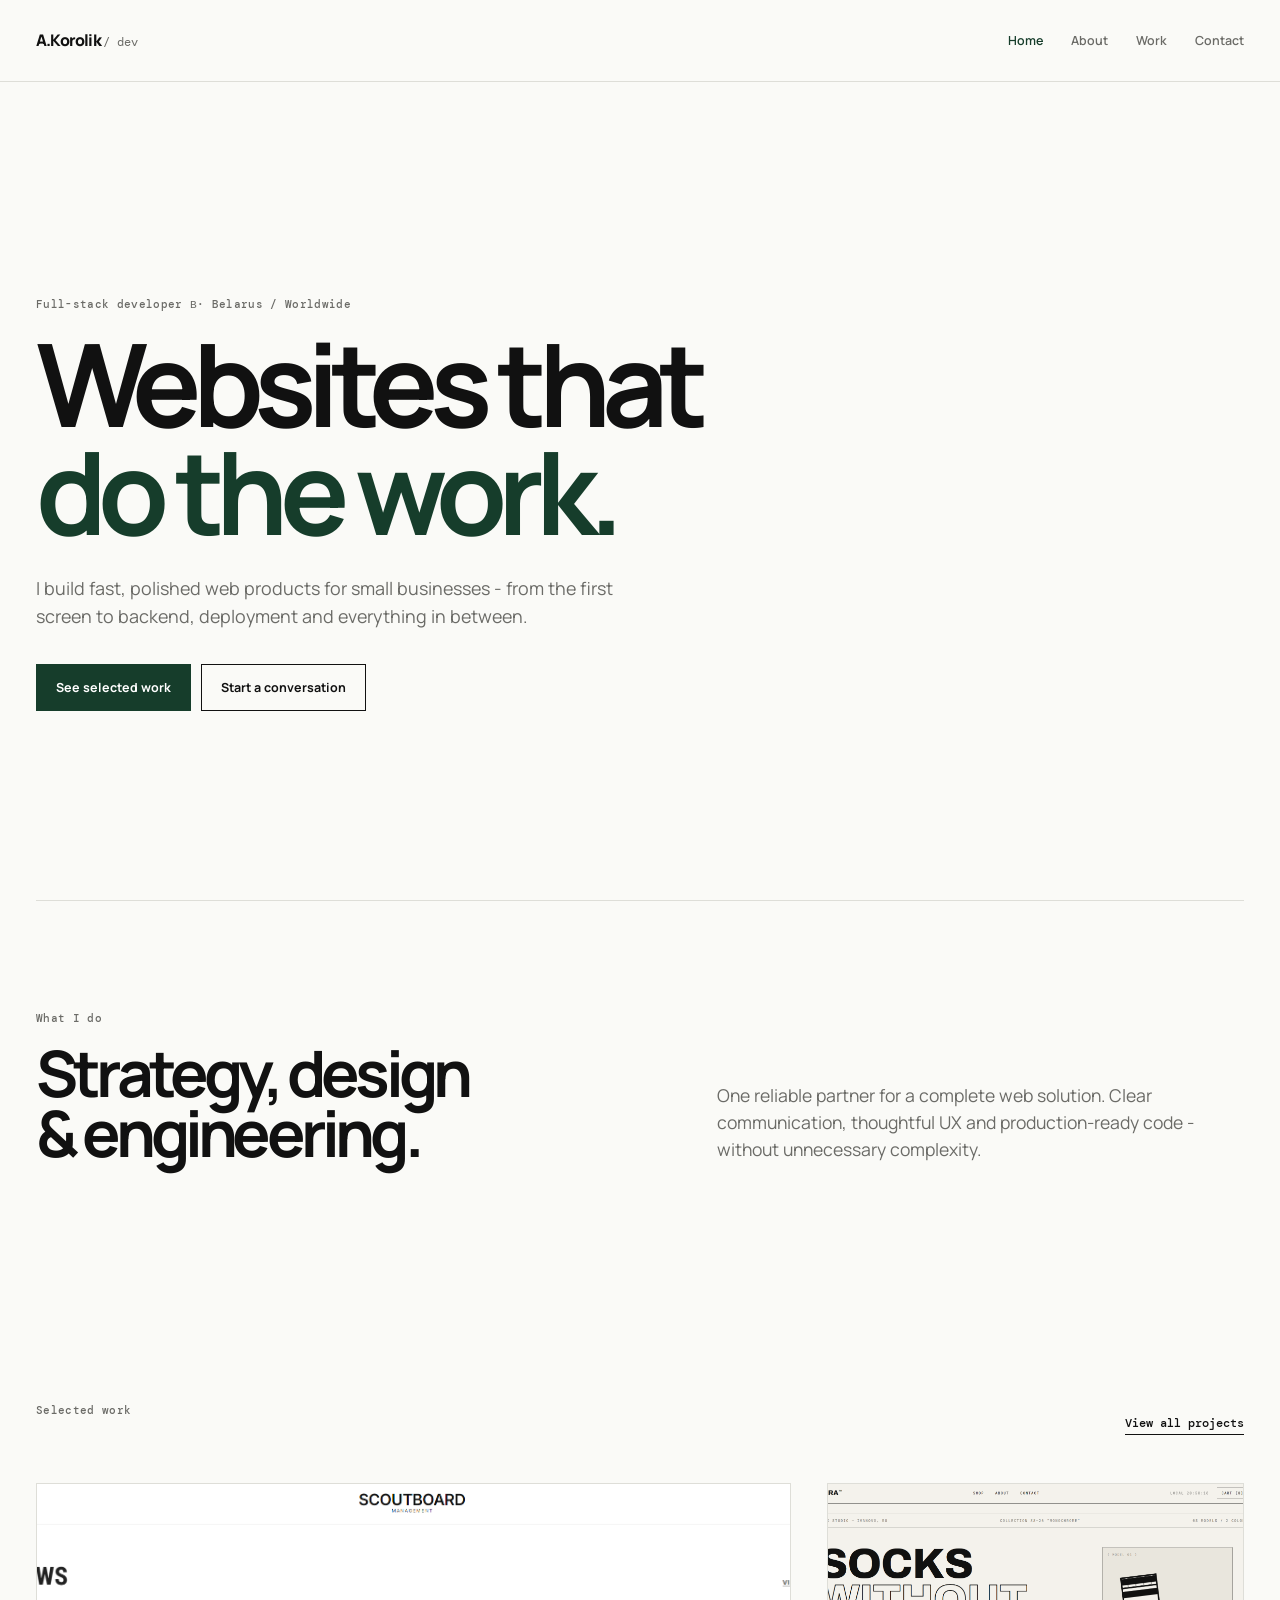
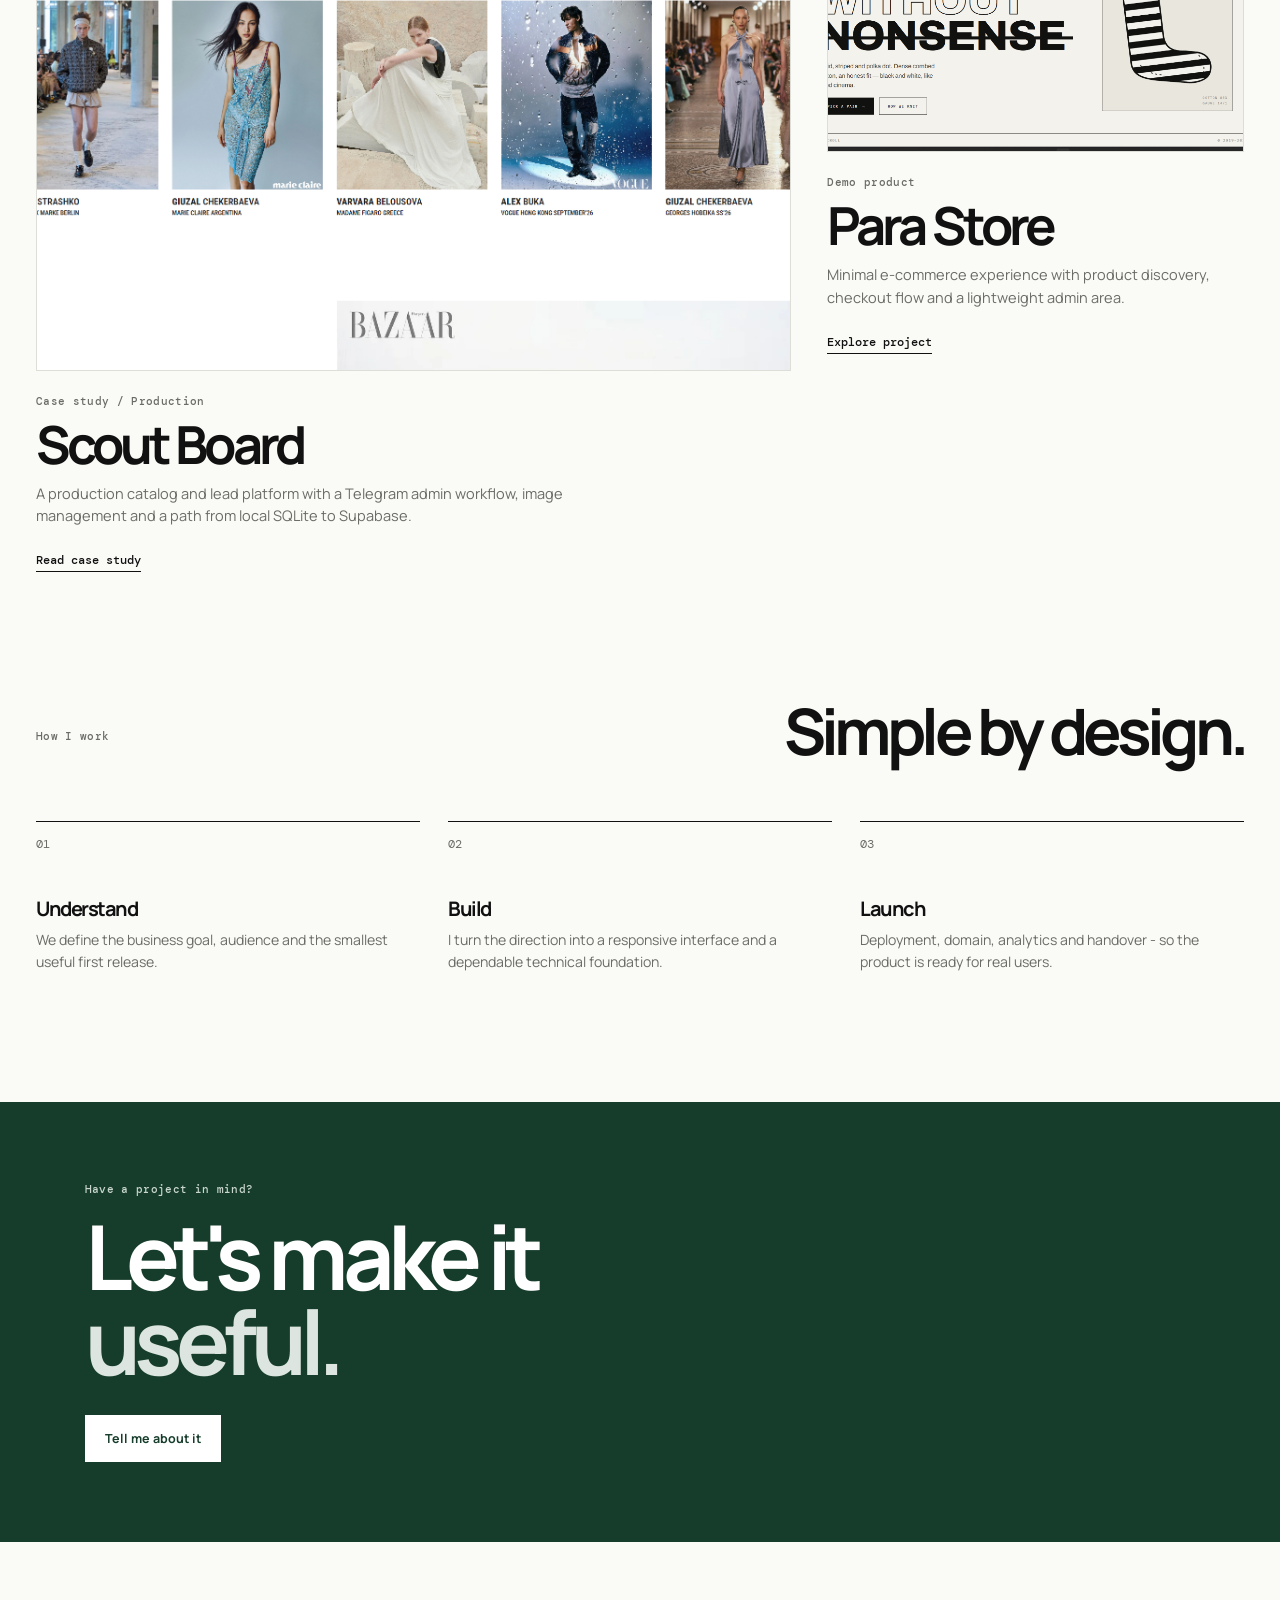
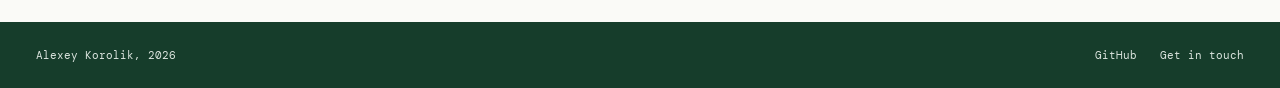
==== commit 3da15f02: "Complete responsive visual QA" ====
--- a/index.html
+++ b/index.html
@@ -1 +1,2 @@
-<!DOCTYPE html><html lang="en"><head><meta charset="UTF-8"><meta name="viewport" content="width=device-width, initial-scale=1.0"><meta name="description" content="Alexey Korolik - full-stack web developer. Websites and web products built end to end for small and medium businesses."><title>Alexey Korolik - Full-stack web developer</title><link rel="stylesheet" href="styles.css"><link rel="stylesheet" href="home.css"><link rel="stylesheet" href="polish.css"><link rel="stylesheet" href="accessibility.css"></head><body><div class="page"><nav><div class="container"><a href="index.html" class="nav-logo">A.Korolik <span>/ dev</span></a><div class="nav-links"><a href="index.html" class="active">Home</a><a href="about.html">About</a><a href="projects.html">Work</a><a href="contact.html">Contact</a></div></div></nav><main><div class="container"><section class="hero"><span class="label">Full-stack developer · Belarus / Worldwide</span><h1>Websites that<br><span class="accent">do the work.</span></h1><p>I build fast, polished web products for small businesses - from the first screen to backend, deployment and everything in between.</p><div class="btn-row"><a href="projects.html" class="btn btn-accent">See selected work</a><a href="contact.html" class="btn">Start a conversation</a></div></section><section class="intro-strip"><div><span class="label">What I do</span><h2>Strategy, design<br>&amp; engineering.</h2></div><p>One reliable partner for a complete web solution. Clear communication, thoughtful UX and production-ready code - without unnecessary complexity.</p></section><section class="home-section"><div class="section-header"><span class="label">Selected work</span><a href="projects.html" class="text-link">View all projects</a></div><div class="featured-grid"><a class="featured-card featured-main has-preview" href="case-study.html"><div class="project-visual project-visual--scout has-image"><img src="assets/scout-board-varya.webp" alt="Scout Board model portfolio photograph" loading="eager"></div><span class="project-num">Case study / Production</span><div><h3>Scout Board</h3><p>A production catalog and lead platform with a Telegram admin workflow, image management and a path from local SQLite to Supabase.</p><span class="card-arrow">Read case study</span></div></a><a class="featured-card has-preview" href="projects.html"><div class="project-visual project-visual--para has-image"><img src="assets/para-store.png" alt="Para Store brand image" loading="lazy"></div><span class="project-num">Demo product</span><div><h3>Para Store</h3><p>Minimal e-commerce experience with product discovery, checkout flow and a lightweight admin area.</p><span class="card-arrow">Explore project</span></div></a></div></section><section class="home-section process"><div class="section-header"><span class="label">How I work</span><h2>Simple by design.</h2></div><div class="process-grid"><div><b>01</b><h3>Understand</h3><p>We define the business goal, audience and the smallest useful first release.</p></div><div><b>02</b><h3>Build</h3><p>I turn the direction into a responsive interface and a dependable technical foundation.</p></div><div><b>03</b><h3>Launch</h3><p>Deployment, domain, analytics and handover - so the product is ready for real users.</p></div></div></section><section class="cta-panel"><span class="label">Have a project in mind?</span><h2>Let's make it<br><span class="accent">useful.</span></h2><a href="contact.html" class="btn">Tell me about it</a></section></div></main><footer><div class="container"><p>Alexey Korolik, 2026</p><div class="footer-links"><a href="https://github.com/alexeykorolik" target="_blank" rel="noreferrer">GitHub</a><a href="contact.html">Get in touch</a></div></div></footer></div></body></html>
+﻿<!DOCTYPE html><html lang="en"><head><meta charset="UTF-8"><meta name="viewport" content="width=device-width, initial-scale=1.0"><meta name="description" content="Alexey Korolik - full-stack web developer. Websites and web products built end to end for small and medium businesses."><title>Alexey Korolik - Full-stack web developer</title><link rel="stylesheet" href="styles.css"><link rel="stylesheet" href="home.css"><link rel="stylesheet" href="polish.css"><link rel="stylesheet" href="accessibility.css"></head><body><div class="page"><nav><div class="container"><a href="index.html" class="nav-logo">A.Korolik <span>/ dev</span></a><div class="nav-links"><a href="index.html" class="active">Home</a><a href="about.html">About</a><a href="projects.html">Work</a><a href="contact.html">Contact</a></div></div></nav><main><div class="container"><section class="hero"><span class="label">Full-stack developer В· Belarus / Worldwide</span><h1>Websites that<br><span class="accent">do the work.</span></h1><p>I build fast, polished web products for small businesses - from the first screen to backend, deployment and everything in between.</p><div class="btn-row"><a href="projects.html" class="btn btn-accent">See selected work</a><a href="contact.html" class="btn">Start a conversation</a></div></section><section class="intro-strip"><div><span class="label">What I do</span><h2>Strategy, design<br>&amp; engineering.</h2></div><p>One reliable partner for a complete web solution. Clear communication, thoughtful UX and production-ready code - without unnecessary complexity.</p></section><section class="home-section"><div class="section-header"><span class="label">Selected work</span><a href="projects.html" class="text-link">View all projects</a></div><div class="featured-grid"><a class="featured-card featured-main has-preview" href="case-study.html"><div class="project-visual project-visual--scout has-image"><img src="assets/scout-board-varya.webp" alt="Scout Board model portfolio photograph" loading="eager"></div><span class="project-num">Case study / Production</span><div><h3>Scout Board</h3><p>A production catalog and lead platform with a Telegram admin workflow, image management and a path from local SQLite to Supabase.</p><span class="card-arrow">Read case study</span></div></a><a class="featured-card has-preview" href="projects.html"><div class="project-visual project-visual--para has-image"><img src="assets/para-store.png" alt="Para Store brand image" loading="lazy"></div><span class="project-num">Demo product</span><div><h3>Para Store</h3><p>Minimal e-commerce experience with product discovery, checkout flow and a lightweight admin area.</p><span class="card-arrow">Explore project</span></div></a></div></section><section class="home-section process"><div class="section-header"><span class="label">How I work</span><h2>Simple by design.</h2></div><div class="process-grid"><div><b>01</b><h3>Understand</h3><p>We define the business goal, audience and the smallest useful first release.</p></div><div><b>02</b><h3>Build</h3><p>I turn the direction into a responsive interface and a dependable technical foundation.</p></div><div><b>03</b><h3>Launch</h3><p>Deployment, domain, analytics and handover - so the product is ready for real users.</p></div></div></section><section class="cta-panel"><span class="label">Have a project in mind?</span><h2>Let's make it<br><span class="accent">useful.</span></h2><a href="contact.html" class="btn">Tell me about it</a></section></div></main><footer><div class="container"><p>Alexey Korolik, 2026</p><div class="footer-links"><a href="https://github.com/alexeykorolik" target="_blank" rel="noopener noreferrer">GitHub</a><a href="contact.html">Get in touch</a></div></div></footer></div></body></html>
+
--- a/polish.css
+++ b/polish.css
@@ -1 +1,5 @@
 /* Reserved for small page-specific refinements. The visual system lives in styles.css. */
+.project-visual.has-image img,.case-visual.has-image img{display:none!important}.project-visual--scout.has-image{background:#f7f7f3 url('assets/scoutboard-home.png') center/cover no-repeat}.project-visual--para.has-image{background:#f7f5ef url('assets/para-store-home.png') center/cover no-repeat}.case-visual.has-image{background:#f7f7f3 url('assets/scoutboard-home.png') center/cover no-repeat}.case-visual.has-image.mobile-preview{background-image:url('assets/scoutboard-home.png')}.press{display:flex;justify-content:space-between;align-items:flex-end;gap:30px;padding:48px 0;border-bottom:1px solid var(--line)}.press h3{font-size:clamp(1.5rem,3vw,2.7rem);margin-top:10px}.press a{font:500 .75rem var(--mono);border-bottom:1px solid currentColor;white-space:nowrap}.hackathon-event{max-height:none!important;height:auto!important;object-fit:contain!important}.hackathon-team{width:58%;height:auto;object-fit:contain}body{overflow-x:clip}@media(max-width:760px){.press{align-items:flex-start;flex-direction:column;gap:20px}.hackathon-team{width:100%}.nav-links{gap:8px;min-width:0}.nav-links a{font-size:.65rem}.nav-logo{font-size:.86rem;white-space:nowrap}h1{font-size:clamp(2.85rem,13vw,4.6rem);max-width:100%;overflow-wrap:break-word}.about-lead{font-size:1.8rem;max-width:100%;overflow-wrap:break-word}}
+.project-visual.has-image img,.case-visual.has-image img{display:none!important}.project-visual--scout.has-image{background:#f7f7f3 url('assets/scoutboard-home.png') center/cover no-repeat}.project-visual--para.has-image{background:#f7f5ef url('assets/para-store-home.png') center/cover no-repeat}.project-visual--chess.has-image{background:#e7e8eb}.project-visual--chess.has-image img{display:block!important;width:100%;height:100%;object-fit:contain}.case-visual.has-image{background:#f7f7f3 url('assets/scoutboard-home.png') center/cover no-repeat}.case-visual.has-image.mobile-preview{background-image:url('assets/scoutboard-home.png')}
+.project-visual.has-image img,.case-visual.has-image img{display:none!important}.project-visual--scout.has-image{background:#f7f7f3 url('assets/scoutboard-home.png') center/cover no-repeat}.project-visual--para.has-image{background:#f7f5ef url('assets/para-store-home.png') center/cover no-repeat}.project-visual--chess.has-image{background:#e7e8eb}.project-visual--chess.has-image img{display:block!important;width:100%;height:100%;object-fit:contain}.case-visual.has-image{background:#f7f7f3 url('assets/scoutboard-home.png') center/cover no-repeat}.case-visual.has-image.mobile-preview{background-image:url('assets/scoutboard-home.png')}.about-lead{width:100%;max-width:100%}@media(max-width:760px){nav .container{min-width:0;overflow:hidden}.nav-logo{flex:0 0 auto}.nav-links{flex:1 1 auto;justify-content:flex-end;overflow:hidden}.nav-links a{flex:0 0 auto}h1,.about-lead{width:100%;max-width:100%;overflow-wrap:anywhere}}
+.project-visual.has-image img,.case-visual.has-image img{display:none!important}.project-visual--scout.has-image{background:#f7f7f3 url('assets/scoutboard-home.png') center/cover no-repeat}.project-visual--para.has-image{background:#f7f5ef url('assets/para-store-home.png') center/cover no-repeat}.project-visual--chess.has-image{background:#e7e8eb}.project-visual--chess.has-image img{display:block!important;width:100%;height:100%;object-fit:contain}.case-visual.has-image{background:#f7f7f3 url('assets/scoutboard-home.png') center/cover no-repeat}.case-visual.has-image.mobile-preview{background-image:url('assets/scoutboard-home.png')}
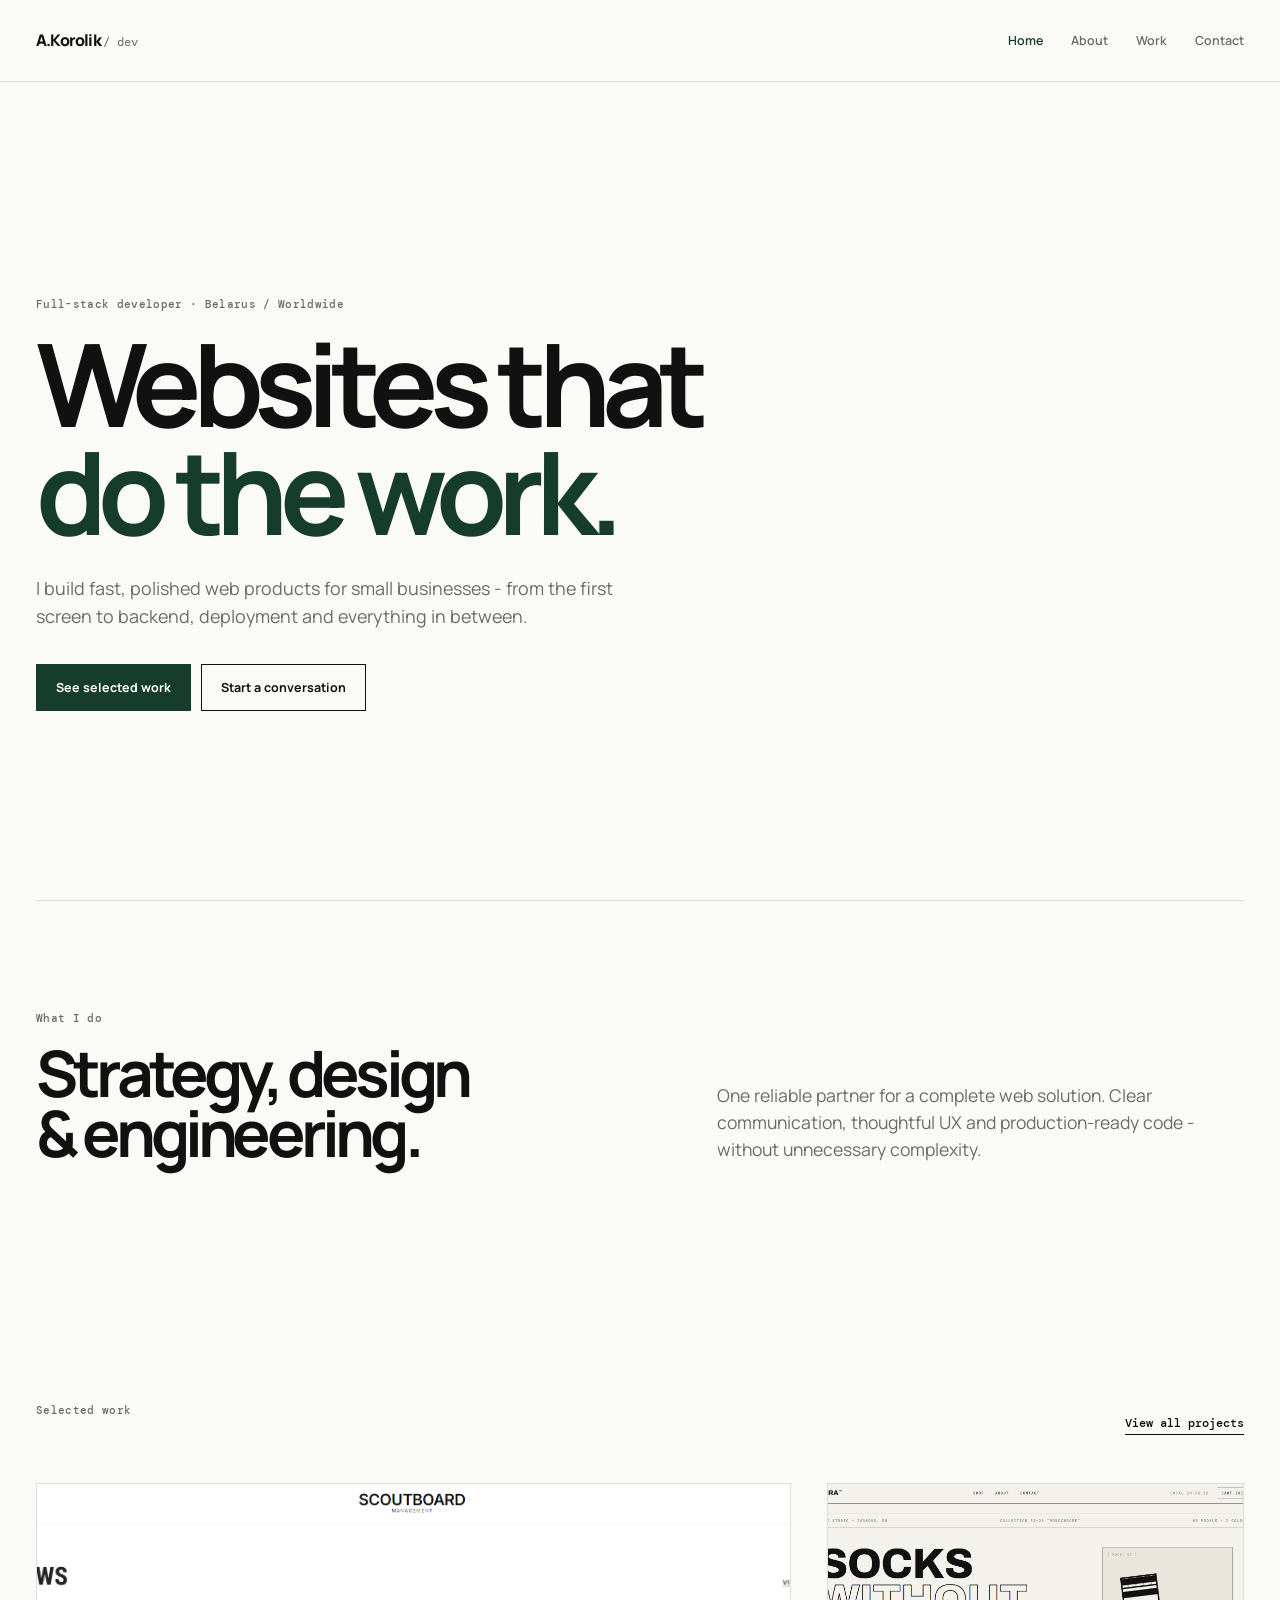
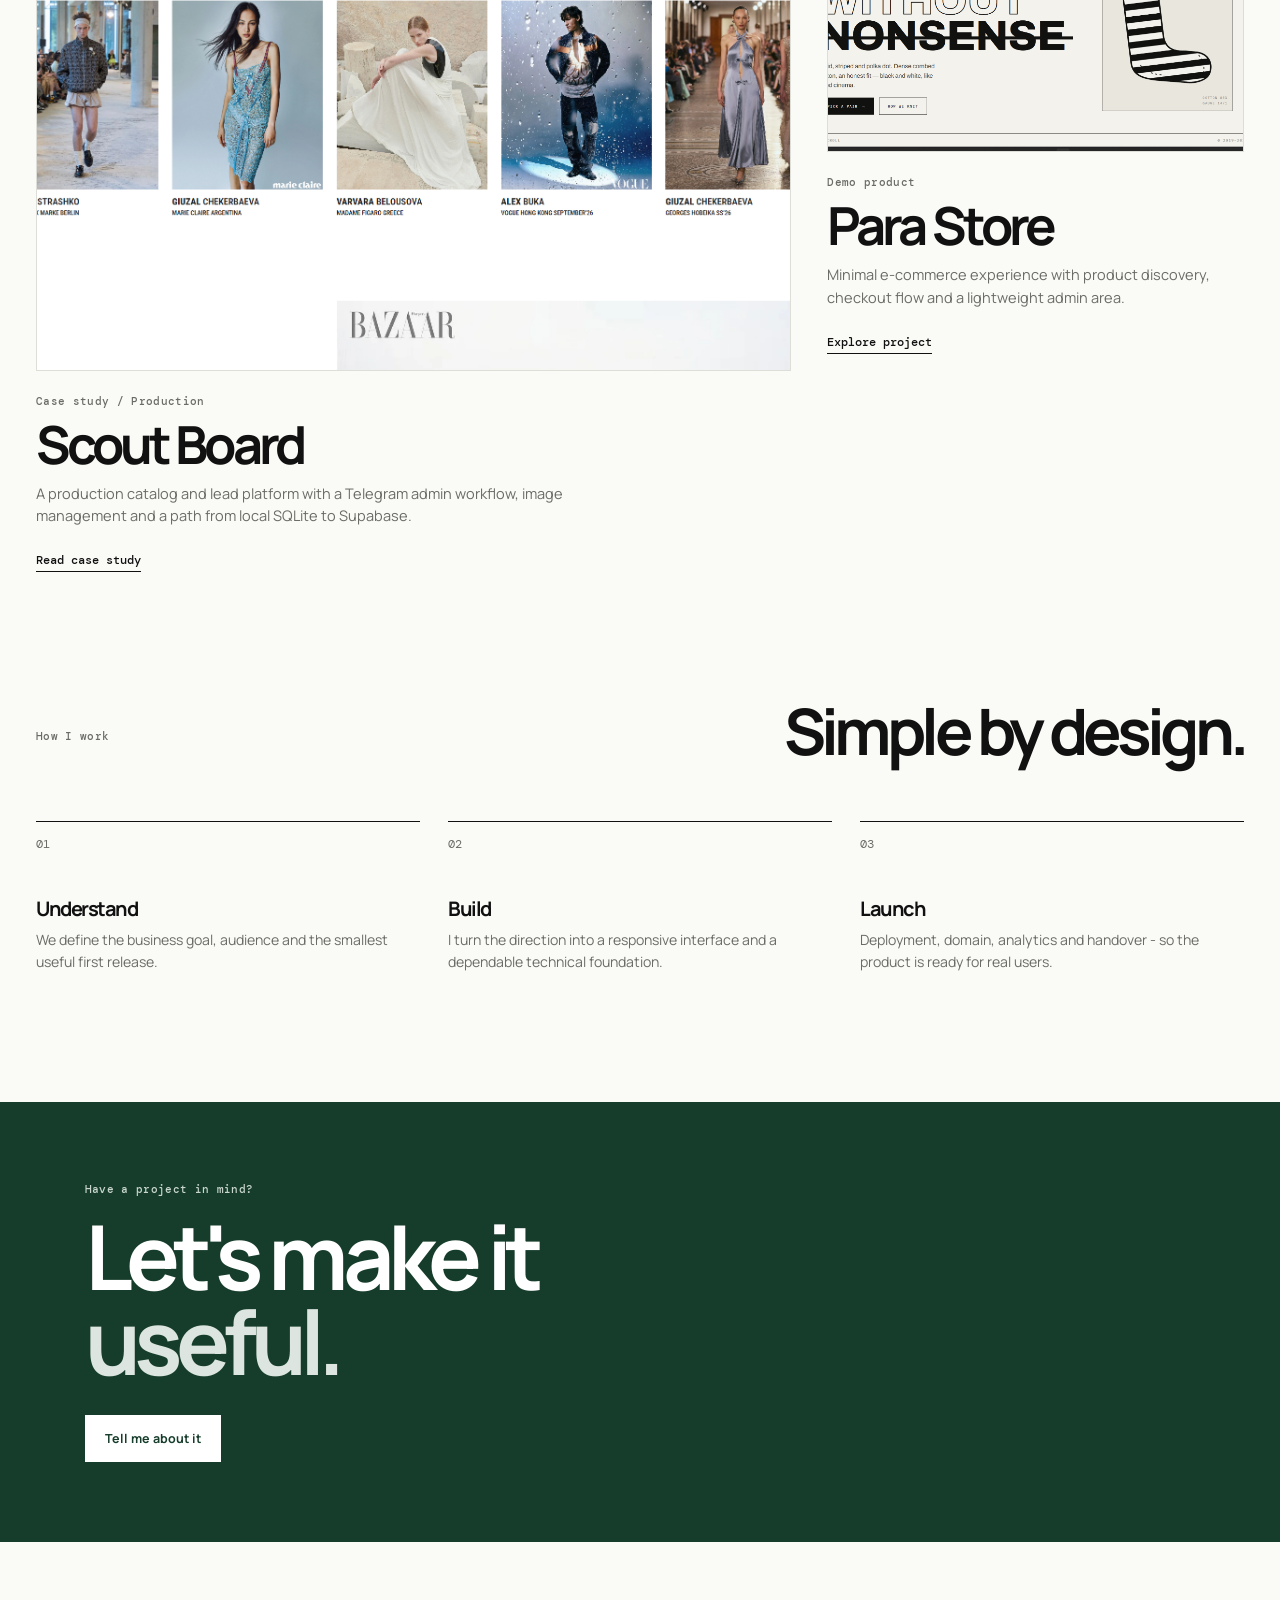
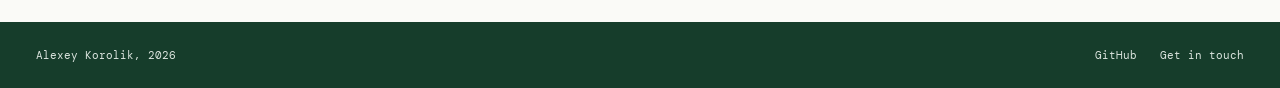
==== commit d8cdc998: "Prepare portfolio metadata and production structure" ====
--- a/index.html
+++ b/index.html
@@ -1,2 +1,169 @@
-﻿<!DOCTYPE html><html lang="en"><head><meta charset="UTF-8"><meta name="viewport" content="width=device-width, initial-scale=1.0"><meta name="description" content="Alexey Korolik - full-stack web developer. Websites and web products built end to end for small and medium businesses."><title>Alexey Korolik - Full-stack web developer</title><link rel="stylesheet" href="styles.css"><link rel="stylesheet" href="home.css"><link rel="stylesheet" href="polish.css"><link rel="stylesheet" href="accessibility.css"></head><body><div class="page"><nav><div class="container"><a href="index.html" class="nav-logo">A.Korolik <span>/ dev</span></a><div class="nav-links"><a href="index.html" class="active">Home</a><a href="about.html">About</a><a href="projects.html">Work</a><a href="contact.html">Contact</a></div></div></nav><main><div class="container"><section class="hero"><span class="label">Full-stack developer В· Belarus / Worldwide</span><h1>Websites that<br><span class="accent">do the work.</span></h1><p>I build fast, polished web products for small businesses - from the first screen to backend, deployment and everything in between.</p><div class="btn-row"><a href="projects.html" class="btn btn-accent">See selected work</a><a href="contact.html" class="btn">Start a conversation</a></div></section><section class="intro-strip"><div><span class="label">What I do</span><h2>Strategy, design<br>&amp; engineering.</h2></div><p>One reliable partner for a complete web solution. Clear communication, thoughtful UX and production-ready code - without unnecessary complexity.</p></section><section class="home-section"><div class="section-header"><span class="label">Selected work</span><a href="projects.html" class="text-link">View all projects</a></div><div class="featured-grid"><a class="featured-card featured-main has-preview" href="case-study.html"><div class="project-visual project-visual--scout has-image"><img src="assets/scout-board-varya.webp" alt="Scout Board model portfolio photograph" loading="eager"></div><span class="project-num">Case study / Production</span><div><h3>Scout Board</h3><p>A production catalog and lead platform with a Telegram admin workflow, image management and a path from local SQLite to Supabase.</p><span class="card-arrow">Read case study</span></div></a><a class="featured-card has-preview" href="projects.html"><div class="project-visual project-visual--para has-image"><img src="assets/para-store.png" alt="Para Store brand image" loading="lazy"></div><span class="project-num">Demo product</span><div><h3>Para Store</h3><p>Minimal e-commerce experience with product discovery, checkout flow and a lightweight admin area.</p><span class="card-arrow">Explore project</span></div></a></div></section><section class="home-section process"><div class="section-header"><span class="label">How I work</span><h2>Simple by design.</h2></div><div class="process-grid"><div><b>01</b><h3>Understand</h3><p>We define the business goal, audience and the smallest useful first release.</p></div><div><b>02</b><h3>Build</h3><p>I turn the direction into a responsive interface and a dependable technical foundation.</p></div><div><b>03</b><h3>Launch</h3><p>Deployment, domain, analytics and handover - so the product is ready for real users.</p></div></div></section><section class="cta-panel"><span class="label">Have a project in mind?</span><h2>Let's make it<br><span class="accent">useful.</span></h2><a href="contact.html" class="btn">Tell me about it</a></section></div></main><footer><div class="container"><p>Alexey Korolik, 2026</p><div class="footer-links"><a href="https://github.com/alexeykorolik" target="_blank" rel="noopener noreferrer">GitHub</a><a href="contact.html">Get in touch</a></div></div></footer></div></body></html>
-
+﻿<!doctype html>
+<html lang="en">
+  <head>
+    <meta charset="UTF-8" />
+    <meta name="viewport" content="width=device-width, initial-scale=1.0" />
+    <meta
+      name="description"
+      content="Alexey Korolik - full-stack web developer. Websites and web products built end to end for small and medium businesses."
+    />
+    <meta property="og:type" content="website" />
+    <meta
+      property="og:title"
+      content="Alexey Korolik - Full-stack web developer"
+    />
+    <meta
+      property="og:description"
+      content="Websites and web products built end to end for small and medium businesses."
+    />
+    <meta
+      property="og:url"
+      content="https://alexeykorolik.github.io/portfolio/"
+    />
+    <title>Alexey Korolik - Full-stack web developer</title>
+    <link rel="stylesheet" href="styles.css" />
+    <link rel="stylesheet" href="home.css" />
+    <link rel="stylesheet" href="polish.css" />
+    <link rel="stylesheet" href="accessibility.css" />
+  </head>
+  <body>
+    <div class="page">
+      <nav>
+        <div class="container">
+          <a href="index.html" class="nav-logo">A.Korolik <span>/ dev</span></a>
+          <div class="nav-links">
+            <a href="index.html" class="active">Home</a
+            ><a href="about.html">About</a><a href="projects.html">Work</a
+            ><a href="contact.html">Contact</a>
+          </div>
+        </div>
+      </nav>
+      <main>
+        <div class="container">
+          <section class="hero">
+            <span class="label"
+              >Full-stack developer · Belarus / Worldwide</span
+            >
+            <h1>Websites that<br /><span class="accent">do the work.</span></h1>
+            <p>
+              I build fast, polished web products for small businesses - from
+              the first screen to backend, deployment and everything in between.
+            </p>
+            <div class="btn-row">
+              <a href="projects.html" class="btn btn-accent"
+                >See selected work</a
+              ><a href="contact.html" class="btn">Start a conversation</a>
+            </div>
+          </section>
+          <section class="intro-strip">
+            <div>
+              <span class="label">What I do</span>
+              <h2>Strategy, design<br />&amp; engineering.</h2>
+            </div>
+            <p>
+              One reliable partner for a complete web solution. Clear
+              communication, thoughtful UX and production-ready code - without
+              unnecessary complexity.
+            </p>
+          </section>
+          <section class="home-section">
+            <div class="section-header">
+              <span class="label">Selected work</span
+              ><a href="projects.html" class="text-link">View all projects</a>
+            </div>
+            <div class="featured-grid">
+              <a
+                class="featured-card featured-main has-preview"
+                href="case-study.html"
+                ><div class="project-visual project-visual--scout has-image">
+                  <img
+                    src="assets/scout-board-varya.webp"
+                    alt="Scout Board model portfolio photograph"
+                    loading="eager"
+                  />
+                </div>
+                <span class="project-num">Case study / Production</span>
+                <div>
+                  <h3>Scout Board</h3>
+                  <p>
+                    A production catalog and lead platform with a Telegram admin
+                    workflow, image management and a path from local SQLite to
+                    Supabase.
+                  </p>
+                  <span class="card-arrow">Read case study</span>
+                </div></a
+              ><a class="featured-card has-preview" href="projects.html"
+                ><div class="project-visual project-visual--para has-image">
+                  <img
+                    src="assets/para-store.png"
+                    alt="Para Store brand image"
+                    loading="lazy"
+                  />
+                </div>
+                <span class="project-num">Demo product</span>
+                <div>
+                  <h3>Para Store</h3>
+                  <p>
+                    Minimal e-commerce experience with product discovery,
+                    checkout flow and a lightweight admin area.
+                  </p>
+                  <span class="card-arrow">Explore project</span>
+                </div></a
+              >
+            </div>
+          </section>
+          <section class="home-section process">
+            <div class="section-header">
+              <span class="label">How I work</span>
+              <h2>Simple by design.</h2>
+            </div>
+            <div class="process-grid">
+              <div>
+                <b>01</b>
+                <h3>Understand</h3>
+                <p>
+                  We define the business goal, audience and the smallest useful
+                  first release.
+                </p>
+              </div>
+              <div>
+                <b>02</b>
+                <h3>Build</h3>
+                <p>
+                  I turn the direction into a responsive interface and a
+                  dependable technical foundation.
+                </p>
+              </div>
+              <div>
+                <b>03</b>
+                <h3>Launch</h3>
+                <p>
+                  Deployment, domain, analytics and handover - so the product is
+                  ready for real users.
+                </p>
+              </div>
+            </div>
+          </section>
+          <section class="cta-panel">
+            <span class="label">Have a project in mind?</span>
+            <h2>Let's make it<br /><span class="accent">useful.</span></h2>
+            <a href="contact.html" class="btn">Tell me about it</a>
+          </section>
+        </div>
+      </main>
+      <footer>
+        <div class="container">
+          <p>Alexey Korolik, 2026</p>
+          <div class="footer-links">
+            <a
+              href="https://github.com/alexeykorolik"
+              target="_blank"
+              rel="noopener noreferrer"
+              >GitHub</a
+            ><a href="contact.html">Get in touch</a>
+          </div>
+        </div>
+      </footer>
+    </div>
+  </body>
+</html>
--- a/styles.css
+++ b/styles.css
@@ -1,3 +1,341 @@
-@import url('https://fonts.googleapis.com/css2?family=DM+Mono:wght@400;500&family=Manrope:wght@400;500;600;700;800&display=swap');
-:root{--paper:#fafaf7;--white:#fff;--ink:#111;--green:#163d2b;--muted:#6b6b67;--line:#deded8;--soft:#f0f0eb;--sans:Manrope,Arial,sans-serif;--mono:"DM Mono",monospace;--max:1320px}*{box-sizing:border-box;margin:0;padding:0}html{scroll-behavior:smooth}body{background:var(--paper);color:var(--ink);font-family:var(--sans);line-height:1.55;-webkit-font-smoothing:antialiased}a{color:inherit;text-decoration:none}p{color:var(--muted);max-width:610px}.page{min-height:100vh;display:flex;flex-direction:column}.container{width:min(100%,var(--max));margin:0 auto;padding:0 36px}main{flex:1;padding:148px 0 0}nav{height:82px;background:rgba(250,250,247,.96);border-bottom:1px solid var(--line);position:fixed;inset:0 0 auto;z-index:20}nav .container{height:100%;display:flex;justify-content:space-between;align-items:center}.nav-logo{font-size:1rem;font-weight:800;letter-spacing:-.05em}.nav-logo span{font:400 .72rem var(--mono);color:var(--muted);letter-spacing:0}.nav-links{display:flex;align-items:center;gap:28px}.nav-links a{font-size:.78rem;font-weight:600;color:var(--muted);transition:color .18s ease}.nav-links a:hover,.nav-links .active{color:var(--green)}.label,.project-num,.case-label{display:block;font:500 .7rem var(--mono);letter-spacing:.03em;color:var(--muted);margin-bottom:18px}.accent{color:var(--green)}h1,h2,h3{font-weight:700;letter-spacing:-.075em;line-height:.94}h1{font-size:clamp(3.8rem,9vw,9rem)}h2{font-size:clamp(2.5rem,5vw,5.8rem)}h3{font-size:1.25rem}.btn-row{display:flex;gap:10px;flex-wrap:wrap}.btn{display:inline-flex;align-items:center;justify-content:center;padding:13px 19px;border:1px solid var(--ink);font-size:.78rem;font-weight:700;transition:background .18s,color .18s,border-color .18s}.btn:hover{background:var(--ink);color:var(--white)}.btn-accent{border-color:var(--green);background:var(--green);color:var(--white)}.btn-accent:hover{background:#0f2d1f;border-color:#0f2d1f}.section-header{display:flex;justify-content:space-between;align-items:flex-end;gap:20px;margin-bottom:48px}.text-link,.project-links a{font:500 .75rem var(--mono);border-bottom:1px solid currentColor;padding-bottom:3px;transition:color .18s}.text-link:hover,.project-links a:hover{color:var(--green)}.about-grid,.contact-grid{display:grid;grid-template-columns:1.05fr .95fr;gap:11vw;margin:40px 0 128px}.about-text p,.contact-info p{font-size:1.15rem;margin-bottom:22px}.skills-group{padding:20px 0;border-top:1px solid var(--line)}.skills-group h3{font-size:.82rem;letter-spacing:0;margin-bottom:13px}.skill-tags,.project-tags,.tech-list{display:flex;gap:8px 15px;flex-wrap:wrap}.skill-tag,.project-tags span,.tech-list span{font:400 .72rem var(--mono);color:var(--muted)}.experience-list{border-top:1px solid var(--line);margin-bottom:128px}.experience-item{display:grid;grid-template-columns:1.1fr 1fr 1.5fr;gap:20px;padding:25px 0;border-bottom:1px solid var(--line)}.experience-item h3{font-size:1.05rem;letter-spacing:-.03em}.experience-item .meta{font:400 .72rem var(--mono);color:var(--muted)}.experience-item p{font-size:.9rem}.contact-methods{margin-top:44px;border-top:1px solid var(--line)}.contact-method{padding:15px 0;border-bottom:1px solid var(--line);display:flex;justify-content:space-between;gap:15px}.cm-label,.form-group label{font:400 .7rem var(--mono);color:var(--muted)}.contact-method a{font-size:.9rem;border-bottom:1px solid var(--ink)}.contact-form{padding-top:3px}.form-group{margin-bottom:25px}.form-group label{display:block;margin-bottom:8px}.form-group input,.form-group textarea{display:block;width:100%;padding:10px 0;background:transparent;border:0;border-bottom:1px solid var(--line);font:400 1rem var(--sans);color:var(--ink);outline:0;resize:vertical}.form-group input:focus,.form-group textarea:focus{border-color:var(--green)}footer{background:var(--green);color:var(--white);padding:26px 0;margin-top:80px}footer .container{display:flex;justify-content:space-between;align-items:center}footer p,footer a{font:400 .7rem var(--mono);color:#dce5df}.footer-links{display:flex;gap:23px}.footer-links a:hover{color:var(--white)}
-@media(max-width:760px){.container{padding:0 20px}main{padding-top:112px}nav{height:64px}.nav-logo span{display:none}.nav-links{gap:15px}.nav-links a{font-size:.71rem}h1{font-size:clamp(3.45rem,17vw,5.6rem)}.about-grid,.contact-grid{grid-template-columns:1fr;gap:45px;margin-bottom:80px}.experience-item{grid-template-columns:1fr;gap:7px}.section-header{margin-bottom:32px}.contact-method{align-items:start;flex-direction:column;gap:4px}footer{margin-top:56px}footer .container{align-items:flex-start;flex-direction:column;gap:16px}}
+@import url("https://fonts.googleapis.com/css2?family=DM+Mono:wght@400;500&family=Manrope:wght@400;500;600;700;800&display=swap");
+:root {
+  --paper: #fafaf7;
+  --white: #fff;
+  --ink: #111;
+  --green: #163d2b;
+  --muted: #6b6b67;
+  --line: #deded8;
+  --soft: #f0f0eb;
+  --sans: Manrope, Arial, sans-serif;
+  --mono: "DM Mono", monospace;
+  --max: 1320px;
+}
+* {
+  box-sizing: border-box;
+  margin: 0;
+  padding: 0;
+}
+html {
+  scroll-behavior: smooth;
+}
+body {
+  background: var(--paper);
+  color: var(--ink);
+  font-family: var(--sans);
+  line-height: 1.55;
+  -webkit-font-smoothing: antialiased;
+}
+a {
+  color: inherit;
+  text-decoration: none;
+}
+p {
+  color: var(--muted);
+  max-width: 610px;
+}
+.page {
+  min-height: 100vh;
+  display: flex;
+  flex-direction: column;
+}
+.container {
+  width: min(100%, var(--max));
+  margin: 0 auto;
+  padding: 0 36px;
+}
+main {
+  flex: 1;
+  padding: 148px 0 0;
+}
+nav {
+  height: 82px;
+  background: rgba(250, 250, 247, 0.96);
+  border-bottom: 1px solid var(--line);
+  position: fixed;
+  inset: 0 0 auto;
+  z-index: 20;
+}
+nav .container {
+  height: 100%;
+  display: flex;
+  justify-content: space-between;
+  align-items: center;
+}
+.nav-logo {
+  font-size: 1rem;
+  font-weight: 800;
+  letter-spacing: -0.05em;
+}
+.nav-logo span {
+  font: 400 0.72rem var(--mono);
+  color: var(--muted);
+  letter-spacing: 0;
+}
+.nav-links {
+  display: flex;
+  align-items: center;
+  gap: 28px;
+}
+.nav-links a {
+  font-size: 0.78rem;
+  font-weight: 600;
+  color: var(--muted);
+  transition: color 0.18s ease;
+}
+.nav-links a:hover,
+.nav-links .active {
+  color: var(--green);
+}
+.label,
+.project-num,
+.case-label {
+  display: block;
+  font: 500 0.7rem var(--mono);
+  letter-spacing: 0.03em;
+  color: var(--muted);
+  margin-bottom: 18px;
+}
+.accent {
+  color: var(--green);
+}
+h1,
+h2,
+h3 {
+  font-weight: 700;
+  letter-spacing: -0.075em;
+  line-height: 0.94;
+}
+h1 {
+  font-size: clamp(3.8rem, 9vw, 9rem);
+}
+h2 {
+  font-size: clamp(2.5rem, 5vw, 5.8rem);
+}
+h3 {
+  font-size: 1.25rem;
+}
+.btn-row {
+  display: flex;
+  gap: 10px;
+  flex-wrap: wrap;
+}
+.btn {
+  display: inline-flex;
+  align-items: center;
+  justify-content: center;
+  padding: 13px 19px;
+  border: 1px solid var(--ink);
+  font-size: 0.78rem;
+  font-weight: 700;
+  transition:
+    background 0.18s,
+    color 0.18s,
+    border-color 0.18s;
+}
+.btn:hover {
+  background: var(--ink);
+  color: var(--white);
+}
+.btn-accent {
+  border-color: var(--green);
+  background: var(--green);
+  color: var(--white);
+}
+.btn-accent:hover {
+  background: #0f2d1f;
+  border-color: #0f2d1f;
+}
+.section-header {
+  display: flex;
+  justify-content: space-between;
+  align-items: flex-end;
+  gap: 20px;
+  margin-bottom: 48px;
+}
+.text-link,
+.project-links a {
+  font: 500 0.75rem var(--mono);
+  border-bottom: 1px solid currentColor;
+  padding-bottom: 3px;
+  transition: color 0.18s;
+}
+.text-link:hover,
+.project-links a:hover {
+  color: var(--green);
+}
+.about-grid,
+.contact-grid {
+  display: grid;
+  grid-template-columns: 1.05fr 0.95fr;
+  gap: 11vw;
+  margin: 40px 0 128px;
+}
+.about-text p,
+.contact-info p {
+  font-size: 1.15rem;
+  margin-bottom: 22px;
+}
+.skills-group {
+  padding: 20px 0;
+  border-top: 1px solid var(--line);
+}
+.skills-group h3 {
+  font-size: 0.82rem;
+  letter-spacing: 0;
+  margin-bottom: 13px;
+}
+.skill-tags,
+.project-tags,
+.tech-list {
+  display: flex;
+  gap: 8px 15px;
+  flex-wrap: wrap;
+}
+.skill-tag,
+.project-tags span,
+.tech-list span {
+  font: 400 0.72rem var(--mono);
+  color: var(--muted);
+}
+.experience-list {
+  border-top: 1px solid var(--line);
+  margin-bottom: 128px;
+}
+.experience-item {
+  display: grid;
+  grid-template-columns: 1.1fr 1fr 1.5fr;
+  gap: 20px;
+  padding: 25px 0;
+  border-bottom: 1px solid var(--line);
+}
+.experience-item h3 {
+  font-size: 1.05rem;
+  letter-spacing: -0.03em;
+}
+.experience-item .meta {
+  font: 400 0.72rem var(--mono);
+  color: var(--muted);
+}
+.experience-item p {
+  font-size: 0.9rem;
+}
+.contact-methods {
+  margin-top: 44px;
+  border-top: 1px solid var(--line);
+}
+.contact-method {
+  padding: 15px 0;
+  border-bottom: 1px solid var(--line);
+  display: flex;
+  justify-content: space-between;
+  gap: 15px;
+}
+.cm-label,
+.form-group label {
+  font: 400 0.7rem var(--mono);
+  color: var(--muted);
+}
+.contact-method a {
+  font-size: 0.9rem;
+  border-bottom: 1px solid var(--ink);
+}
+.contact-form {
+  padding-top: 3px;
+}
+.form-group {
+  margin-bottom: 25px;
+}
+.form-group label {
+  display: block;
+  margin-bottom: 8px;
+}
+.form-group input,
+.form-group textarea {
+  display: block;
+  width: 100%;
+  padding: 10px 0;
+  background: transparent;
+  border: 0;
+  border-bottom: 1px solid var(--line);
+  font: 400 1rem var(--sans);
+  color: var(--ink);
+  outline: 0;
+  resize: vertical;
+}
+.form-group input:focus,
+.form-group textarea:focus {
+  border-color: var(--green);
+}
+footer {
+  background: var(--green);
+  color: var(--white);
+  padding: 26px 0;
+  margin-top: 80px;
+}
+footer .container {
+  display: flex;
+  justify-content: space-between;
+  align-items: center;
+}
+footer p,
+footer a {
+  font: 400 0.7rem var(--mono);
+  color: #dce5df;
+}
+.footer-links {
+  display: flex;
+  gap: 23px;
+}
+.footer-links a:hover {
+  color: var(--white);
+}
+@media (max-width: 760px) {
+  .container {
+    padding: 0 20px;
+  }
+  main {
+    padding-top: 112px;
+  }
+  nav {
+    height: 64px;
+  }
+  .nav-logo span {
+    display: none;
+  }
+  .nav-links {
+    gap: 15px;
+  }
+  .nav-links a {
+    font-size: 0.71rem;
+  }
+  h1 {
+    font-size: clamp(3.45rem, 17vw, 5.6rem);
+  }
+  .about-grid,
+  .contact-grid {
+    grid-template-columns: 1fr;
+    gap: 45px;
+    margin-bottom: 80px;
+  }
+  .experience-item {
+    grid-template-columns: 1fr;
+    gap: 7px;
+  }
+  .section-header {
+    margin-bottom: 32px;
+  }
+  .contact-method {
+    align-items: start;
+    flex-direction: column;
+    gap: 4px;
+  }
+  footer {
+    margin-top: 56px;
+  }
+  footer .container {
+    align-items: flex-start;
+    flex-direction: column;
+    gap: 16px;
+  }
+}
--- a/home.css
+++ b/home.css
@@ -1 +1,200 @@
-.hero{min-height:calc(100vh - 148px);display:flex;flex-direction:column;justify-content:center;padding:50px 0 90px}.hero h1{max-width:1000px;margin-bottom:30px}.hero p{font-size:1.12rem;margin-bottom:33px}.intro-strip{display:grid;grid-template-columns:1fr 1fr;gap:12vw;padding:110px 0;border-top:1px solid var(--line)}.intro-strip h2{font-size:clamp(2.8rem,5vw,5.4rem)}.intro-strip>p{font-size:1.1rem;align-self:end}.home-section{padding:130px 0 0}.featured-grid{display:grid;grid-template-columns:1.45fr .8fr;gap:36px}.featured-card{display:block}.project-visual{aspect-ratio:1.55;background:var(--soft);border:1px solid var(--line);position:relative;overflow:hidden}.project-visual:before{content:'Project image';position:absolute;left:18px;top:16px;color:var(--muted);font:400 .67rem var(--mono)}.project-visual:after{content:'Real screenshot to be added';position:absolute;inset:0;display:grid;place-items:center;color:var(--muted);font:400 .72rem var(--mono)}.project-visual.has-image:before,.project-visual.has-image:after{display:none}.project-visual.has-image img{display:block;width:100%;height:100%;object-fit:cover;transition:transform .55s ease}.featured-card:hover .project-visual.has-image img{transform:scale(1.025)}.project-visual--scout{background:#e9ece7}.project-visual--para{background:#eeeae1}.project-visual--chess{background:#e7e8eb}.featured-card .project-num{margin:23px 0 12px}.featured-card h3{font-size:clamp(2rem,4.1vw,4.7rem);margin-bottom:13px}.featured-card p{font-size:.91rem;margin-bottom:19px}.card-arrow{font:500 .75rem var(--mono);border-bottom:1px solid currentColor;padding-bottom:3px}.featured-card:hover .project-visual{border-color:var(--green)}.process{padding-bottom:130px}.process .section-header{margin-bottom:60px}.process-grid{display:grid;grid-template-columns:repeat(3,1fr);gap:28px}.process-grid>div{border-top:1px solid var(--ink);padding-top:15px}.process-grid b{display:block;font:400 .72rem var(--mono);color:var(--muted);margin-bottom:48px}.process-grid h3{margin-bottom:10px}.process-grid p{font-size:.88rem}.cta-panel{background:var(--green);color:var(--white);padding:80px 7%;margin:0 -36px}.cta-panel .label{color:#c8d6cd}.cta-panel h2{font-size:clamp(3.2rem,7vw,7.2rem);max-width:800px;margin-bottom:32px}.cta-panel .accent{color:#dce5df}.cta-panel .btn{background:var(--white);border-color:var(--white);color:var(--green)}.cta-panel .btn:hover{background:transparent;color:var(--white)}@media(max-width:760px){.hero{min-height:calc(100vh - 112px);padding:45px 0 70px}.intro-strip,.featured-grid{grid-template-columns:1fr;gap:35px;padding:76px 0}.home-section{padding-top:84px}.featured-grid{gap:58px}.featured-card h3{font-size:2.7rem}.process{padding-bottom:84px}.process .section-header{margin-bottom:38px}.process-grid{grid-template-columns:1fr;gap:35px}.process-grid b{margin-bottom:26px}.cta-panel{margin:0 -20px;padding:62px 20px}.project-visual{aspect-ratio:1.3}}
+.hero {
+  min-height: calc(100vh - 148px);
+  display: flex;
+  flex-direction: column;
+  justify-content: center;
+  padding: 50px 0 90px;
+}
+.hero h1 {
+  max-width: 1000px;
+  margin-bottom: 30px;
+}
+.hero p {
+  font-size: 1.12rem;
+  margin-bottom: 33px;
+}
+.intro-strip {
+  display: grid;
+  grid-template-columns: 1fr 1fr;
+  gap: 12vw;
+  padding: 110px 0;
+  border-top: 1px solid var(--line);
+}
+.intro-strip h2 {
+  font-size: clamp(2.8rem, 5vw, 5.4rem);
+}
+.intro-strip > p {
+  font-size: 1.1rem;
+  align-self: end;
+}
+.home-section {
+  padding: 130px 0 0;
+}
+.featured-grid {
+  display: grid;
+  grid-template-columns: 1.45fr 0.8fr;
+  gap: 36px;
+}
+.featured-card {
+  display: block;
+}
+.project-visual {
+  aspect-ratio: 1.55;
+  background: var(--soft);
+  border: 1px solid var(--line);
+  position: relative;
+  overflow: hidden;
+}
+.project-visual:before {
+  content: "Project image";
+  position: absolute;
+  left: 18px;
+  top: 16px;
+  color: var(--muted);
+  font: 400 0.67rem var(--mono);
+}
+.project-visual:after {
+  content: "Real screenshot to be added";
+  position: absolute;
+  inset: 0;
+  display: grid;
+  place-items: center;
+  color: var(--muted);
+  font: 400 0.72rem var(--mono);
+}
+.project-visual.has-image:before,
+.project-visual.has-image:after {
+  display: none;
+}
+.project-visual.has-image img {
+  display: block;
+  width: 100%;
+  height: 100%;
+  object-fit: cover;
+  transition: transform 0.55s ease;
+}
+.featured-card:hover .project-visual.has-image img {
+  transform: scale(1.025);
+}
+.project-visual--scout {
+  background: #e9ece7;
+}
+.project-visual--para {
+  background: #eeeae1;
+}
+.project-visual--chess {
+  background: #e7e8eb;
+}
+.featured-card .project-num {
+  margin: 23px 0 12px;
+}
+.featured-card h3 {
+  font-size: clamp(2rem, 4.1vw, 4.7rem);
+  margin-bottom: 13px;
+}
+.featured-card p {
+  font-size: 0.91rem;
+  margin-bottom: 19px;
+}
+.card-arrow {
+  font: 500 0.75rem var(--mono);
+  border-bottom: 1px solid currentColor;
+  padding-bottom: 3px;
+}
+.featured-card:hover .project-visual {
+  border-color: var(--green);
+}
+.process {
+  padding-bottom: 130px;
+}
+.process .section-header {
+  margin-bottom: 60px;
+}
+.process-grid {
+  display: grid;
+  grid-template-columns: repeat(3, 1fr);
+  gap: 28px;
+}
+.process-grid > div {
+  border-top: 1px solid var(--ink);
+  padding-top: 15px;
+}
+.process-grid b {
+  display: block;
+  font: 400 0.72rem var(--mono);
+  color: var(--muted);
+  margin-bottom: 48px;
+}
+.process-grid h3 {
+  margin-bottom: 10px;
+}
+.process-grid p {
+  font-size: 0.88rem;
+}
+.cta-panel {
+  background: var(--green);
+  color: var(--white);
+  padding: 80px 7%;
+  margin: 0 -36px;
+}
+.cta-panel .label {
+  color: #c8d6cd;
+}
+.cta-panel h2 {
+  font-size: clamp(3.2rem, 7vw, 7.2rem);
+  max-width: 800px;
+  margin-bottom: 32px;
+}
+.cta-panel .accent {
+  color: #dce5df;
+}
+.cta-panel .btn {
+  background: var(--white);
+  border-color: var(--white);
+  color: var(--green);
+}
+.cta-panel .btn:hover {
+  background: transparent;
+  color: var(--white);
+}
+@media (max-width: 760px) {
+  .hero {
+    min-height: calc(100vh - 112px);
+    padding: 45px 0 70px;
+  }
+  .intro-strip,
+  .featured-grid {
+    grid-template-columns: 1fr;
+    gap: 35px;
+    padding: 76px 0;
+  }
+  .home-section {
+    padding-top: 84px;
+  }
+  .featured-grid {
+    gap: 58px;
+  }
+  .featured-card h3 {
+    font-size: 2.7rem;
+  }
+  .process {
+    padding-bottom: 84px;
+  }
+  .process .section-header {
+    margin-bottom: 38px;
+  }
+  .process-grid {
+    grid-template-columns: 1fr;
+    gap: 35px;
+  }
+  .process-grid b {
+    margin-bottom: 26px;
+  }
+  .cta-panel {
+    margin: 0 -20px;
+    padding: 62px 20px;
+  }
+  .project-visual {
+    aspect-ratio: 1.3;
+  }
+}
--- a/polish.css
+++ b/polish.css
@@ -1,5 +1,115 @@
-/* Reserved for small page-specific refinements. The visual system lives in styles.css. */
-.project-visual.has-image img,.case-visual.has-image img{display:none!important}.project-visual--scout.has-image{background:#f7f7f3 url('assets/scoutboard-home.png') center/cover no-repeat}.project-visual--para.has-image{background:#f7f5ef url('assets/para-store-home.png') center/cover no-repeat}.case-visual.has-image{background:#f7f7f3 url('assets/scoutboard-home.png') center/cover no-repeat}.case-visual.has-image.mobile-preview{background-image:url('assets/scoutboard-home.png')}.press{display:flex;justify-content:space-between;align-items:flex-end;gap:30px;padding:48px 0;border-bottom:1px solid var(--line)}.press h3{font-size:clamp(1.5rem,3vw,2.7rem);margin-top:10px}.press a{font:500 .75rem var(--mono);border-bottom:1px solid currentColor;white-space:nowrap}.hackathon-event{max-height:none!important;height:auto!important;object-fit:contain!important}.hackathon-team{width:58%;height:auto;object-fit:contain}body{overflow-x:clip}@media(max-width:760px){.press{align-items:flex-start;flex-direction:column;gap:20px}.hackathon-team{width:100%}.nav-links{gap:8px;min-width:0}.nav-links a{font-size:.65rem}.nav-logo{font-size:.86rem;white-space:nowrap}h1{font-size:clamp(2.85rem,13vw,4.6rem);max-width:100%;overflow-wrap:break-word}.about-lead{font-size:1.8rem;max-width:100%;overflow-wrap:break-word}}
-.project-visual.has-image img,.case-visual.has-image img{display:none!important}.project-visual--scout.has-image{background:#f7f7f3 url('assets/scoutboard-home.png') center/cover no-repeat}.project-visual--para.has-image{background:#f7f5ef url('assets/para-store-home.png') center/cover no-repeat}.project-visual--chess.has-image{background:#e7e8eb}.project-visual--chess.has-image img{display:block!important;width:100%;height:100%;object-fit:contain}.case-visual.has-image{background:#f7f7f3 url('assets/scoutboard-home.png') center/cover no-repeat}.case-visual.has-image.mobile-preview{background-image:url('assets/scoutboard-home.png')}
-.project-visual.has-image img,.case-visual.has-image img{display:none!important}.project-visual--scout.has-image{background:#f7f7f3 url('assets/scoutboard-home.png') center/cover no-repeat}.project-visual--para.has-image{background:#f7f5ef url('assets/para-store-home.png') center/cover no-repeat}.project-visual--chess.has-image{background:#e7e8eb}.project-visual--chess.has-image img{display:block!important;width:100%;height:100%;object-fit:contain}.case-visual.has-image{background:#f7f7f3 url('assets/scoutboard-home.png') center/cover no-repeat}.case-visual.has-image.mobile-preview{background-image:url('assets/scoutboard-home.png')}.about-lead{width:100%;max-width:100%}@media(max-width:760px){nav .container{min-width:0;overflow:hidden}.nav-logo{flex:0 0 auto}.nav-links{flex:1 1 auto;justify-content:flex-end;overflow:hidden}.nav-links a{flex:0 0 auto}h1,.about-lead{width:100%;max-width:100%;overflow-wrap:anywhere}}
-.project-visual.has-image img,.case-visual.has-image img{display:none!important}.project-visual--scout.has-image{background:#f7f7f3 url('assets/scoutboard-home.png') center/cover no-repeat}.project-visual--para.has-image{background:#f7f5ef url('assets/para-store-home.png') center/cover no-repeat}.project-visual--chess.has-image{background:#e7e8eb}.project-visual--chess.has-image img{display:block!important;width:100%;height:100%;object-fit:contain}.case-visual.has-image{background:#f7f7f3 url('assets/scoutboard-home.png') center/cover no-repeat}.case-visual.has-image.mobile-preview{background-image:url('assets/scoutboard-home.png')}
+/* Page-specific refinements for the editorial portfolio system. */
+
+.project-visual.has-image img,
+.case-visual.has-image img {
+  display: none !important;
+}
+.project-visual--scout.has-image {
+  background: #f7f7f3 url("assets/scoutboard-home.png") center / cover no-repeat;
+}
+.project-visual--para.has-image {
+  background: #f7f5ef url("assets/para-store-home.png") center / cover no-repeat;
+}
+.project-visual--chess.has-image {
+  background: #e7e8eb;
+}
+.project-visual--chess.has-image img {
+  display: block !important;
+  width: 100%;
+  height: 100%;
+  object-fit: contain;
+}
+.case-visual.has-image {
+  background: #f7f7f3 url("assets/scoutboard-home.png") center / cover no-repeat;
+}
+.case-visual.has-image.mobile-preview {
+  background-image: url("assets/scoutboard-home.png");
+}
+
+.press {
+  display: flex;
+  justify-content: space-between;
+  align-items: flex-end;
+  gap: 30px;
+  padding: 48px 0;
+  border-bottom: 1px solid var(--line);
+}
+.press h3 {
+  font-size: clamp(1.5rem, 3vw, 2.7rem);
+  margin-top: 10px;
+}
+.press a {
+  font: 500 0.75rem var(--mono);
+  border-bottom: 1px solid currentColor;
+  white-space: nowrap;
+}
+.hackathon-event {
+  width: 100%;
+  height: auto;
+  max-height: none !important;
+  object-fit: contain !important;
+}
+.hackathon-team {
+  width: 58%;
+  height: auto;
+  object-fit: contain;
+}
+body {
+  overflow-x: clip;
+}
+
+@media (max-width: 760px) {
+  .container,
+  main {
+    width: 100vw;
+    max-width: 100vw;
+  }
+  nav .container {
+    min-width: 0;
+    overflow: hidden;
+  }
+  .nav-logo {
+    flex: 0 0 auto;
+    font-size: 0.86rem;
+    white-space: nowrap;
+  }
+  .nav-links {
+    flex: 1 1 auto;
+    justify-content: flex-end;
+    gap: 8px;
+    min-width: 0;
+    overflow: hidden;
+  }
+  .nav-links a {
+    flex: 0 0 auto;
+    font-size: 0.58rem;
+  }
+  h1,
+  h2,
+  h3,
+  p,
+  .about-lead {
+    max-width: 100%;
+    overflow-wrap: anywhere;
+    word-break: break-word;
+  }
+  h1 {
+    width: 100%;
+    font-size: clamp(2.35rem, 12vw, 4.6rem);
+    white-space: normal !important;
+  }
+  .about-lead {
+    width: 100%;
+    font-size: 1.45rem;
+    line-height: 1.12;
+    white-space: normal !important;
+  }
+  .press {
+    align-items: flex-start;
+    flex-direction: column;
+    gap: 20px;
+  }
+  .hackathon-team {
+    width: 100%;
+  }
+}
--- a/accessibility.css
+++ b/accessibility.css
@@ -1 +1,27 @@
-:focus-visible{outline:2px solid var(--green);outline-offset:4px}.btn:focus-visible,.nav-links a:focus-visible,.project-links a:focus-visible,.footer-links a:focus-visible{outline-offset:5px}::selection{background:var(--green);color:var(--white)}@media(prefers-reduced-motion:reduce){html{scroll-behavior:auto}*,*::before,*::after{animation-duration:.01ms!important;animation-iteration-count:1!important;transition-duration:.01ms!important;scroll-behavior:auto!important}}
+:focus-visible {
+  outline: 2px solid var(--green);
+  outline-offset: 4px;
+}
+.btn:focus-visible,
+.nav-links a:focus-visible,
+.project-links a:focus-visible,
+.footer-links a:focus-visible {
+  outline-offset: 5px;
+}
+::selection {
+  background: var(--green);
+  color: var(--white);
+}
+@media (prefers-reduced-motion: reduce) {
+  html {
+    scroll-behavior: auto;
+  }
+  *,
+  *::before,
+  *::after {
+    animation-duration: 0.01ms !important;
+    animation-iteration-count: 1 !important;
+    transition-duration: 0.01ms !important;
+    scroll-behavior: auto !important;
+  }
+}
